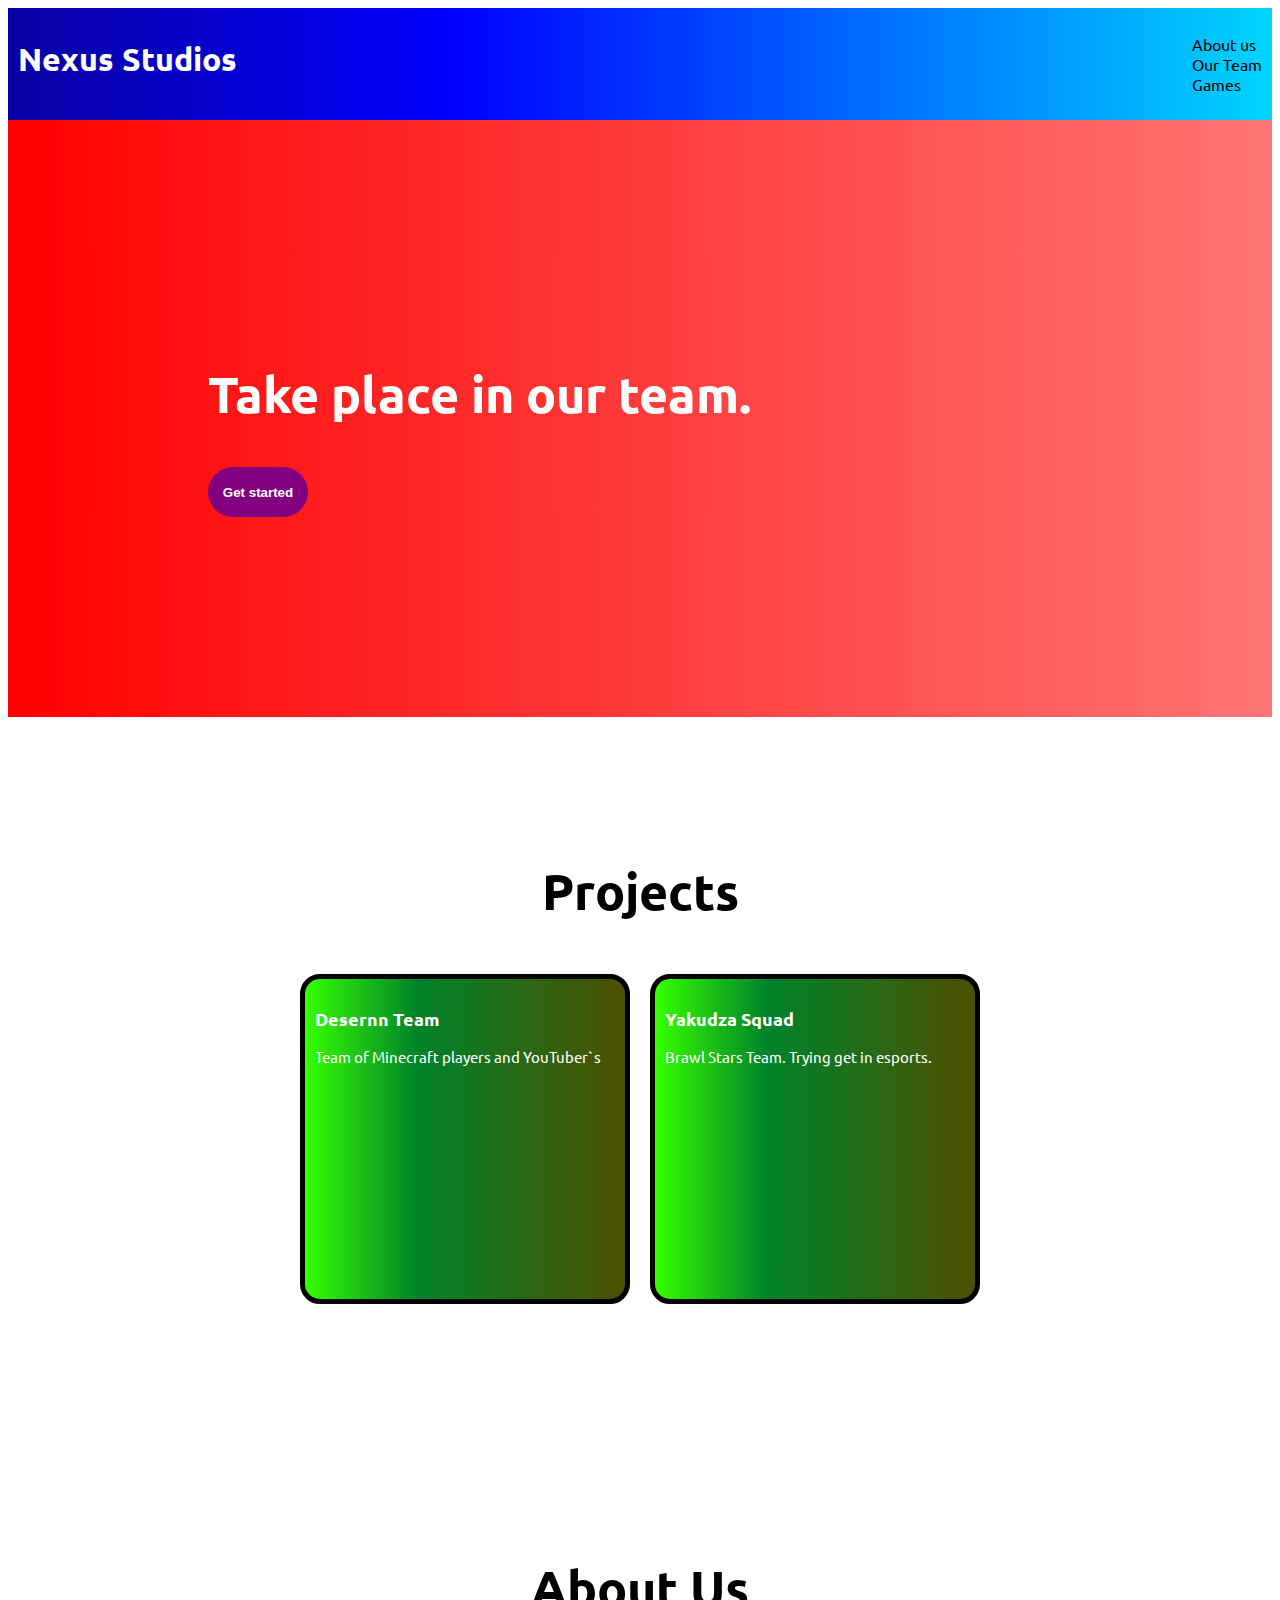
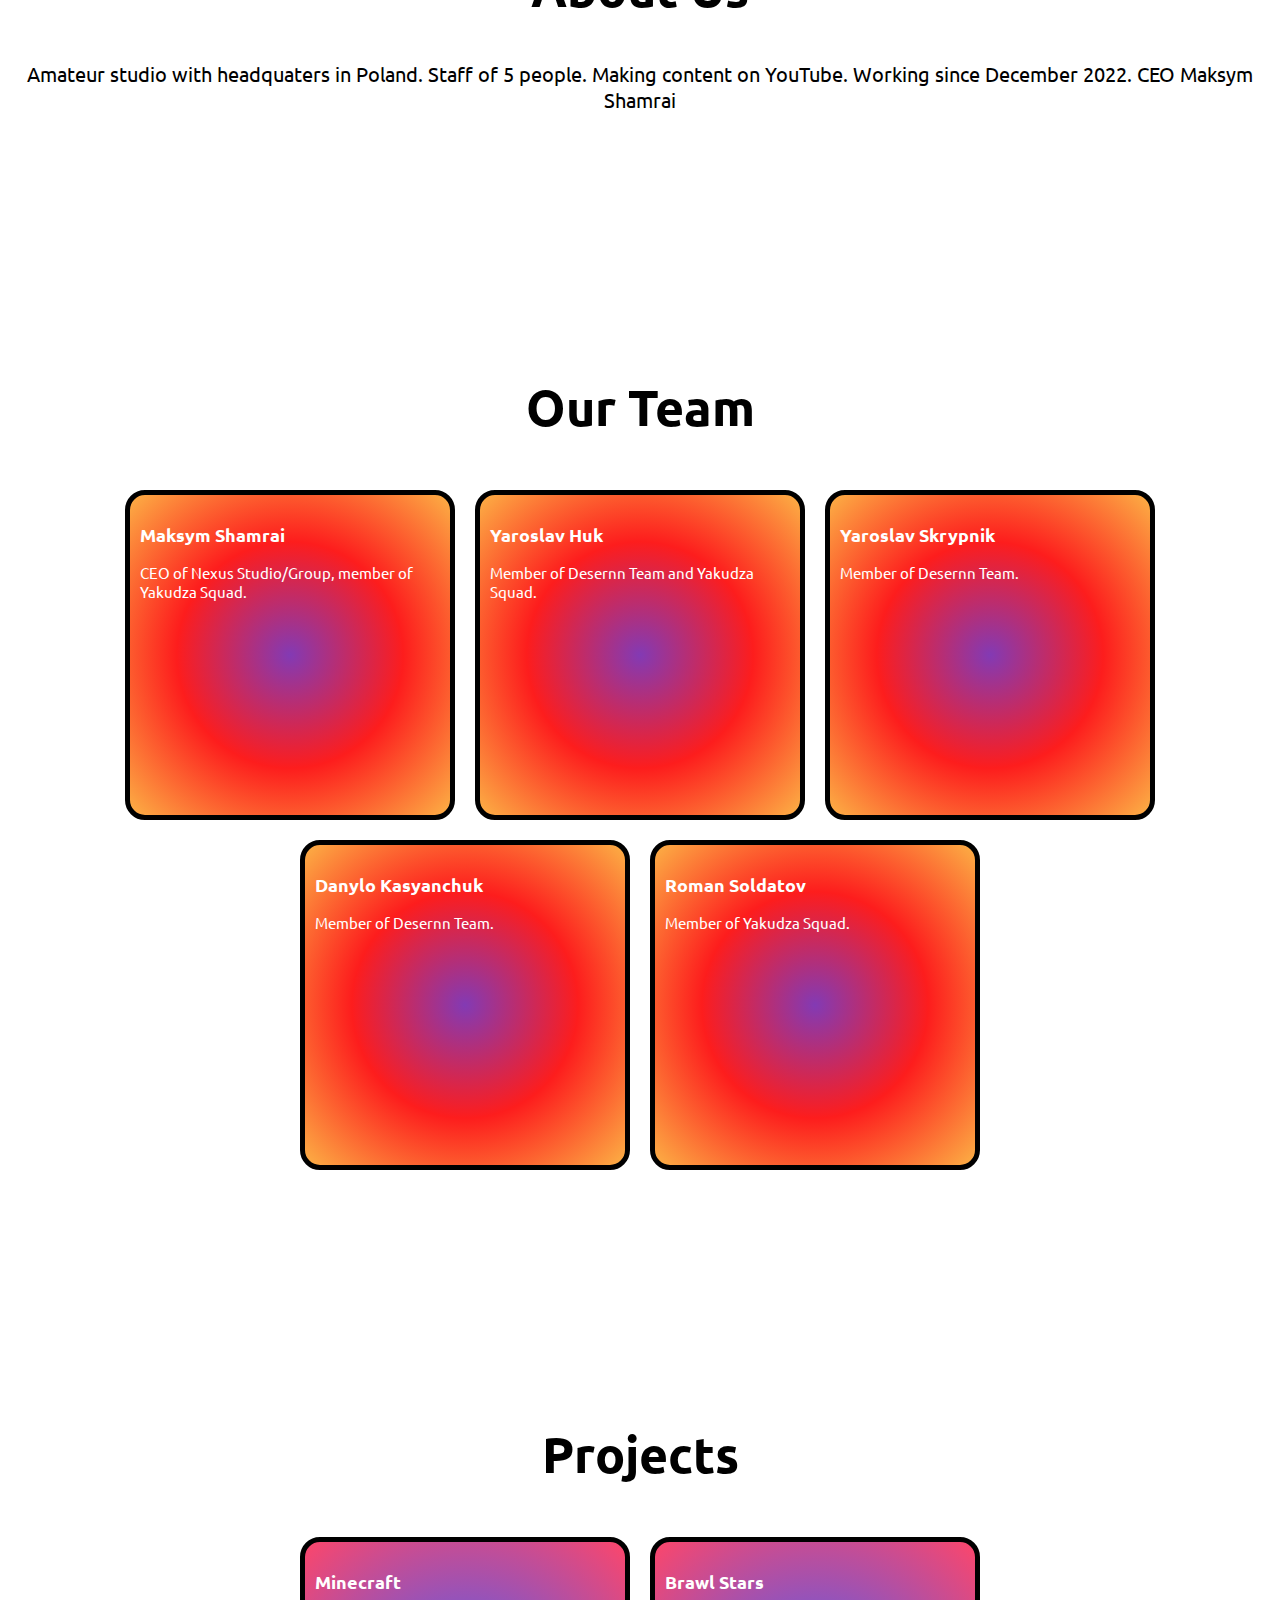
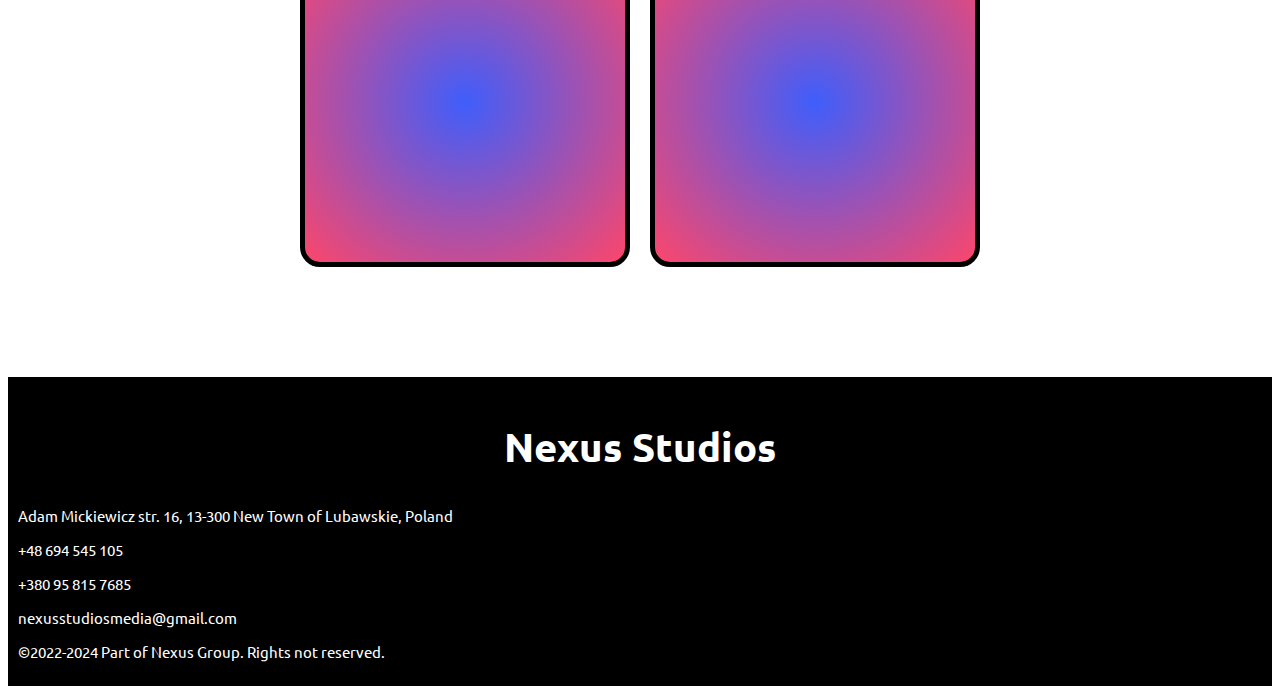
==== index.html @ 3216de3d "v0.4" ====
<!DOCTYPE html>
<html lang="en">
<head>
    <meta charset="UTF-8">
    <meta name="viewport" content="width=device-width, initial-scale=1.0">
    <title>Nexus Studios</title>
    <link rel="stylesheet" href="style.css">
</head>
<body>
    <header class="header">
        <h1 class="header-title">Nexus Studios</h1>
        <nav class="header-navigation">
            <ul class="header-navigation-list">
                <li><a class="header-navigation-link" href="">About us</a></li>
                <li><a class="header-navigation-link" href="">Our Team</a></li>
                <li><a class="header-navigation-link" href="">Games</a></li>
            </ul>
        </nav>
    </header>
    <main>
        <section class="invite">
            <h2 class="invite-title">Take place in our team.</h2>
            <button class="invite-button" type="button">Get started</button>
        </section>
        <section class="projects">
            <h2 class="projects-title">Projects</h2>
            <div class="projects-cards">
                <div class="projects-card">
                    <h3 class="projects-card-title">Desernn Team</h3>
                    <p class="projects-card-text">Team of Minecraft players and YouTuber`s</p>
                </div>
                <div class="projects-card">
                    <h3 class="projects-card-title">Yakudza Squad</h3>
                    <p class="projects-card-text">Brawl Stars Team. Trying get in esports.</p>
                </div>
            </div>
        </section>
        <section class="aboutus">
            <h2 class=" aboutus-title">About Us</h2>
            <p class="aboutus-text">Amateur studio with headquaters in Poland. Staff of 5 people. Making content on YouTube.
                Working since December 2022. CEO Maksym Shamrai </p>
        </section>
        <section class="ourteam">
            <h2 class="ourteam-title">Our Team</h2>
            <div class="ourteam-cards">
                <div class="ourteam-card">
                    <h3 class="ourteam-card-title">Maksym Shamrai</h3>
                    <p class="ourteam-card-text">CEO of Nexus Studio/Group, member of Yakudza Squad.</p>
                </div>
                <div class="ourteam-card">
                    <h3 class="ourteam-card-title">Yaroslav Huk</h3>
                    <p class="ourteam-card-text">Member of Desernn Team and Yakudza Squad.</p>
                </div>
                <div class="ourteam-card">
                    <h3 class="ourteam-card-title">Yaroslav Skrypnik</h3>
                    <p class="ourteam-card-text">Member of Desernn Team.</p>
                </div>
                <div class="ourteam-card">
                    <h3 class="ourteam-card-title">Danylo Kasyanchuk</h3>
                    <p class="ourteam-card-text">Member of Desernn Team.</p>
                </div>
                <div class="ourteam-card">
                    <h3 class="ourteam-card-title">Roman Soldatov</h3>
                    <p class="ourteam-card-text">Member of Yakudza Squad.</p>
                </div>
            </div>
        </section>
        <section class="games">
            <h2 class="games-title">Projects</h2>
            <div class="games-cards">
                <div class="games-card">
                    <h3 class="games-card-title">Minecraft</h3>
                </div>
                <div class="games-card">
                    <h3 class="games-card-title">Brawl Stars</h3>
                </div>
            </div>
        </section>
    </main>
    <footer class="footer">
        <h2 class="footer-title">Nexus Studios</h2>
        <p class="footer-text">Adam Mickiewicz str. 16, 13-300 New Town of Lubawskie, Poland </p>
        <p class="footer-text">+48 694 545 105</p>
        <p class="footer-text">+380 95 815 7685</p>
        <p class="footer-text">nexusstudiosmedia@gmail.com</p>
        <p class="footer-text">©2022-2024 Part of Nexus Group. Rights not reserved.</p>
    </footer>
</body>
</html>
---- style.css ----
@import url('https://fonts.googleapis.com/css2?family=Ubuntu:ital,wght@0,300;0,400;0,500;0,700;1,300;1,400;1,500;1,700&display=swap');
.header {
    background: rgb(9,0,162);
    background: linear-gradient(90deg, rgba(9,0,162,1) 0%, rgba(0,0,255,1) 35%, rgba(0,212,255,1) 100%);
    font-family: 'Ubuntu', sans-serif;
    display: flex;
    justify-content: space-between;
    padding: 10px;
}
.header-title {
    color: white;
    font-weight: boldsty;
}
.header-navigation {
    display: flex;
    justify-content: center;
}
.header-navigation-list {
    list-style: none;
}
.header-navigation-link {
    text-decoration: none;
    color: black;
}
.invite {
    background: rgb(255,0,0);
    background: linear-gradient(90deg, rgba(255,0,0,1) 0%, rgba(255,117,117,1) 100%);  
    padding: 200px;
    display: flex;
    justify-content: center;
    flex-direction: column;
}
.invite-title {
    font-family: 'Ubuntu', sans-serif;
    font-size: 50px;
    color: white;
}
.invite-button {
    background-color: purple;
    color: white;
    font-weight: bold;
    border-radius: 50px;
    border: none;
    width: 100px;
    height: 50px;
}
.invite-button:hover {
    background-color: orange;
}
.projects {
    padding-top: 100px;
    padding-bottom: 100px;
    padding-left: 10px;
    padding-right: 10px;
}
.projects-title {
    text-align: center;
    font-family: 'Ubuntu', sans-serif;
    font-size: 50px;
}
.projects-cards {
    display: flex;
    justify-content: center;
}
.projects-card {
    border: 5px solid black;
    border-radius: 20px;
    background: rgb(54,255,0);
    background: linear-gradient(90deg, rgba(54,255,0,1) 0%, rgba(0,131,43,1) 35%, rgba(78,79,0,1) 100%);
    font-family: 'Ubuntu', sans-serif;
    font-size: 15px;
    color: white;
    padding: 10px;
    margin: 10px;
    width: 300px;
    height: 300px;
}
.aboutus {
    padding-top: 100px;
    padding-bottom: 100px;
    padding-left: 10px;
    padding-right: 10px;
}
.aboutus-title {
    text-align: center;
    font-family: 'Ubuntu', sans-serif;
    font-size: 50px;
}
.aboutus-text {
    text-align: center;
    font-family: 'Ubuntu', sans-serif;
    font-size: 20px;
}
.ourteam {
    padding-top: 100px;
    padding-bottom: 100px;
    padding-left: 10px;
    padding-right: 10px;
}
.ourteam-title {
    text-align: center;
    font-family: 'Ubuntu', sans-serif;
    font-size: 50px; 
}
.ourteam-text {
    text-align: center;
    font-family: 'Ubuntu', sans-serif;
    font-size: 20px;
}
.ourteam-cards {
    display: flex;
    justify-content: center;
    flex-wrap: wrap;
}
.ourteam-card {
    border: 5px solid black;
    border-radius: 20px;
    background: rgb(131,58,180);
    background: radial-gradient(circle, rgba(131,58,180,1) 0%, rgba(253,29,29,1) 50%, rgba(252,176,69,1) 100%); 
    font-family: 'Ubuntu', sans-serif;
    font-size: 15px;
    color: white;
    padding: 10px;
    margin: 10px;
    width: 300px;
    height: 300px;
}
.games {
    padding-top: 100px;
    padding-bottom: 100px;
    padding-left: 10px;
    padding-right: 10px;
}
.games-title {
    text-align: center;
    font-family: 'Ubuntu', sans-serif;
    font-size: 50px;
}
.games-cards {
    display: flex;
    justify-content: center;
}
.games-card {
    border: 5px solid black;
    border-radius: 20px;
    background: rgb(63,94,251);
    background: radial-gradient(circle, rgba(63,94,251,1) 0%, rgba(252,70,107,1) 100%); 
    font-family: 'Ubuntu', sans-serif;
    font-size: 15px;
    color: white;
    padding: 10px;
    margin: 10px;
    width: 300px;
    height: 300px;
}
.footer {
    padding: 10px;
    background-color: black;
}
.footer-title {
    text-align: center;
    font-family: 'Ubuntu', sans-serif;
    font-size: 40px;
    color: white; 
}
.footer-text {
    font-family: 'Ubuntu', sans-serif;
    font-size: 15px;
    color: white;
}
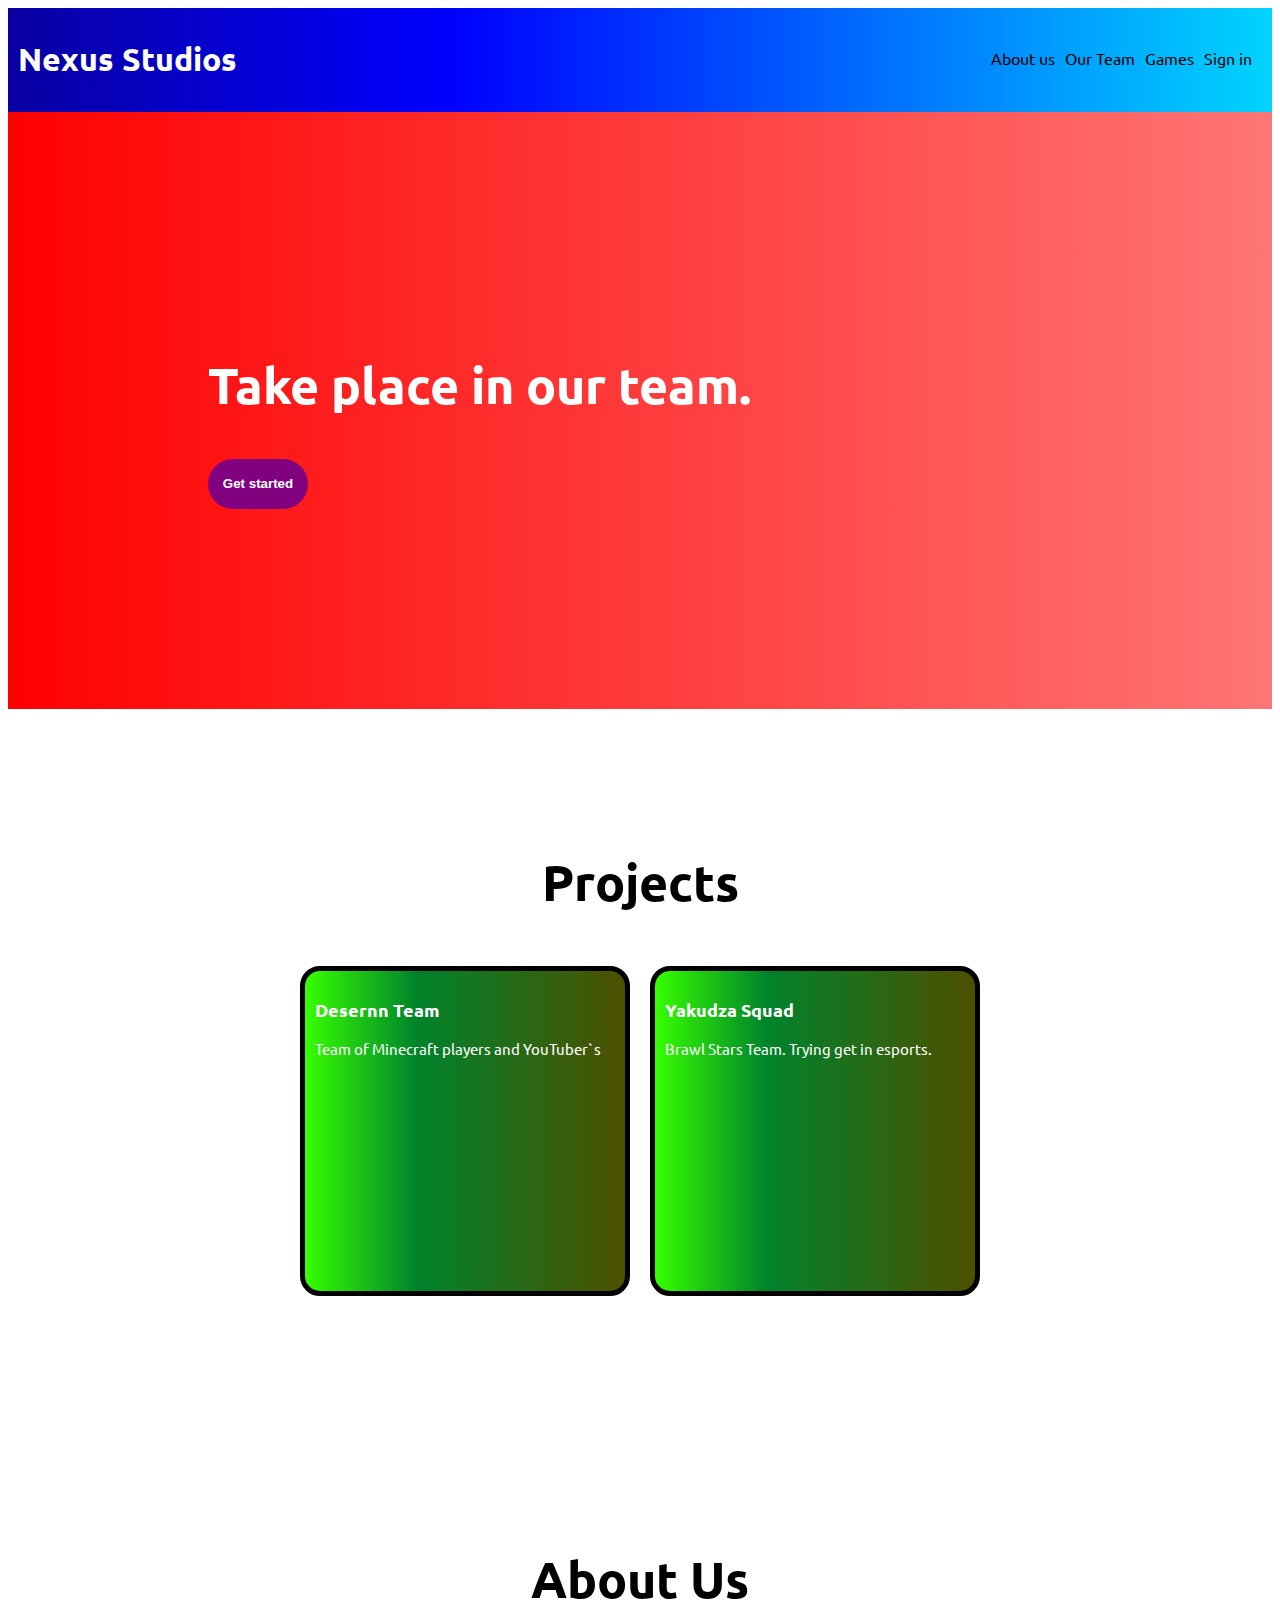
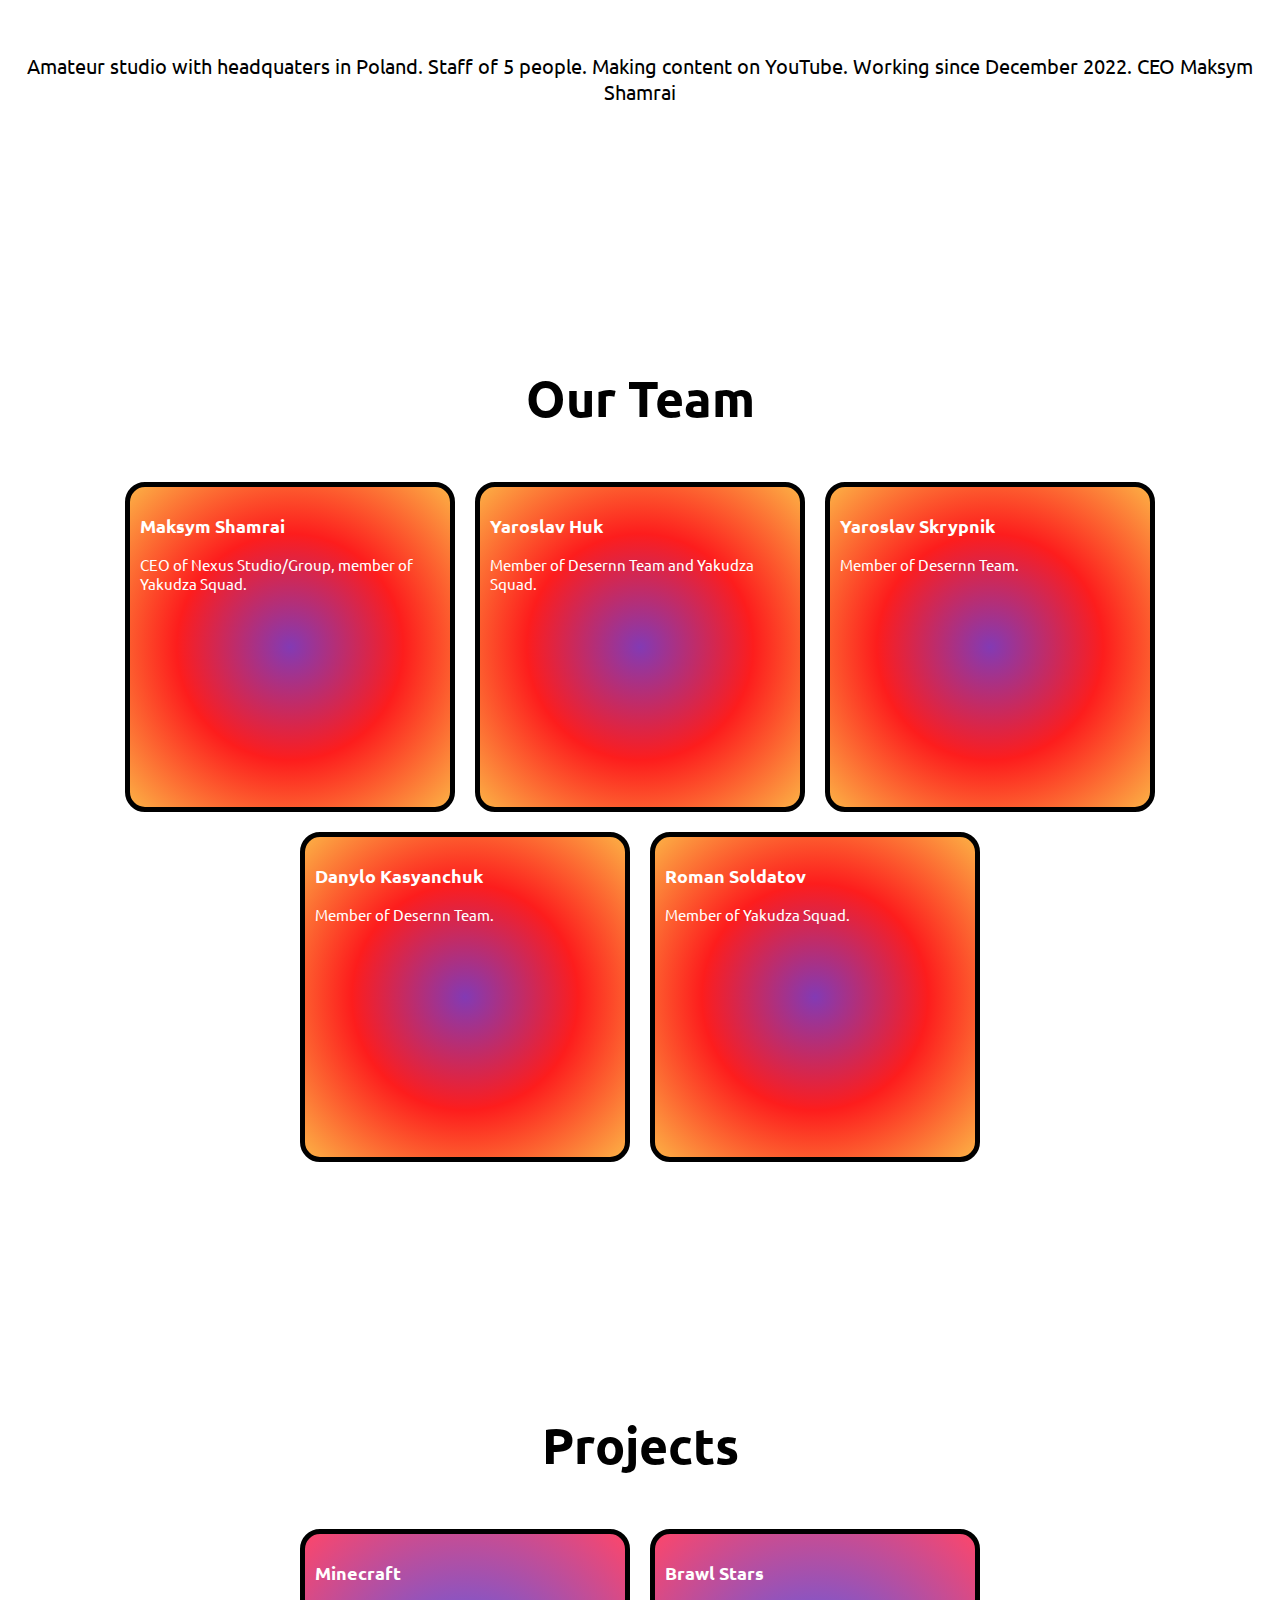
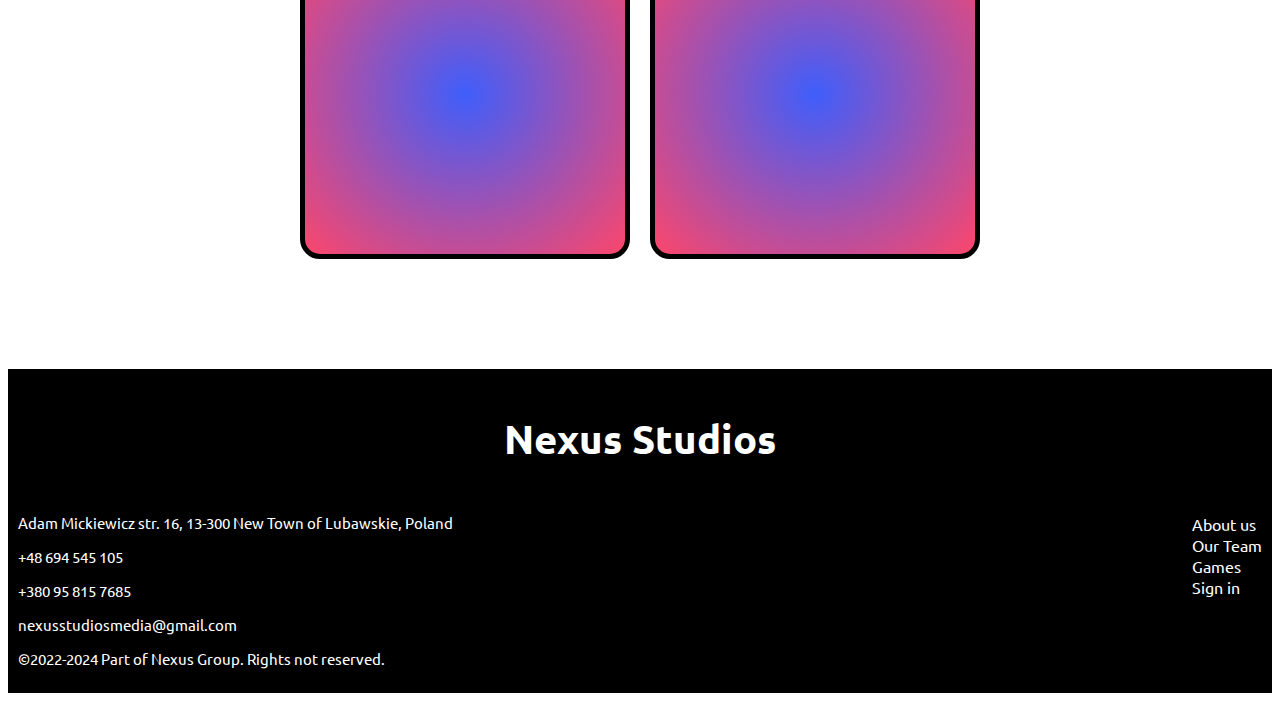
==== commit 6e3b50e0: "v0.5" ====
--- a/index.html
+++ b/index.html
@@ -10,11 +10,10 @@
     <header class="header">
         <h1 class="header-title">Nexus Studios</h1>
         <nav class="header-navigation">
-            <ul class="header-navigation-list">
-                <li><a class="header-navigation-link" href="">About us</a></li>
-                <li><a class="header-navigation-link" href="">Our Team</a></li>
-                <li><a class="header-navigation-link" href="">Games</a></li>
-            </ul>
+                <a class="header-navigation-link" href="">About us</a>
+                <a class="header-navigation-link" href="">Our Team</a>
+                <a class="header-navigation-link" href="">Games</a>
+                <a class="header-navigation-link" href="">Sign in</a>
         </nav>
     </header>
     <main>
@@ -79,11 +78,24 @@
     </main>
     <footer class="footer">
         <h2 class="footer-title">Nexus Studios</h2>
-        <p class="footer-text">Adam Mickiewicz str. 16, 13-300 New Town of Lubawskie, Poland </p>
-        <p class="footer-text">+48 694 545 105</p>
-        <p class="footer-text">+380 95 815 7685</p>
-        <p class="footer-text">nexusstudiosmedia@gmail.com</p>
-        <p class="footer-text">©2022-2024 Part of Nexus Group. Rights not reserved.</p>
+        <div class="footer-cards">
+            <div class="footer-card">
+                <p class="footer-text">Adam Mickiewicz str. 16, 13-300 New Town of Lubawskie, Poland </p>
+                <p class="footer-text">+48 694 545 105</p>
+                <p class="footer-text">+380 95 815 7685</p>
+                <p class="footer-text">nexusstudiosmedia@gmail.com</p>
+                <p class="footer-text">©2022-2024 Part of Nexus Group. Rights not reserved.</p>
+            </div>
+            <div class="footer-card">
+                <ul class="footer-list">
+                    <li><a class="footer-link" href="">About us</a></li>
+                    <li><a class="footer-link" href="">Our Team</a></li>
+                    <li><a class="footer-link" href="">Games</a></li>
+                    <li><a class="footer-link" href="">Sign in</a></li>
+                </ul>
+            </div>
+        </div>
+        
     </footer>
 </body>
 </html>--- a/style.css
+++ b/style.css
@@ -15,12 +15,14 @@
     display: flex;
     justify-content: center;
 }
-.header-navigation-list {
-    list-style: none;
-}
 .header-navigation-link {
     text-decoration: none;
     color: black;
+    margin-right: 10px;
+    margin-top: 30px;
+}
+.header-navigation-link:hover {
+    color: yellow;
 }
 .invite {
     background: rgb(255,0,0);
@@ -163,8 +165,23 @@
     font-size: 40px;
     color: white; 
 }
+.footer-cards {
+    display: flex;
+    justify-content: space-between;
+}
 .footer-text {
     font-family: 'Ubuntu', sans-serif;
     font-size: 15px;
     color: white;
+}
+.footer-list {
+    list-style: none;
+}
+.footer-link {
+    text-decoration: none;
+    font-family: 'Ubuntu', sans-serif;
+    color: white;
+}
+.footer-link:hover {
+    color: skyblue;
 }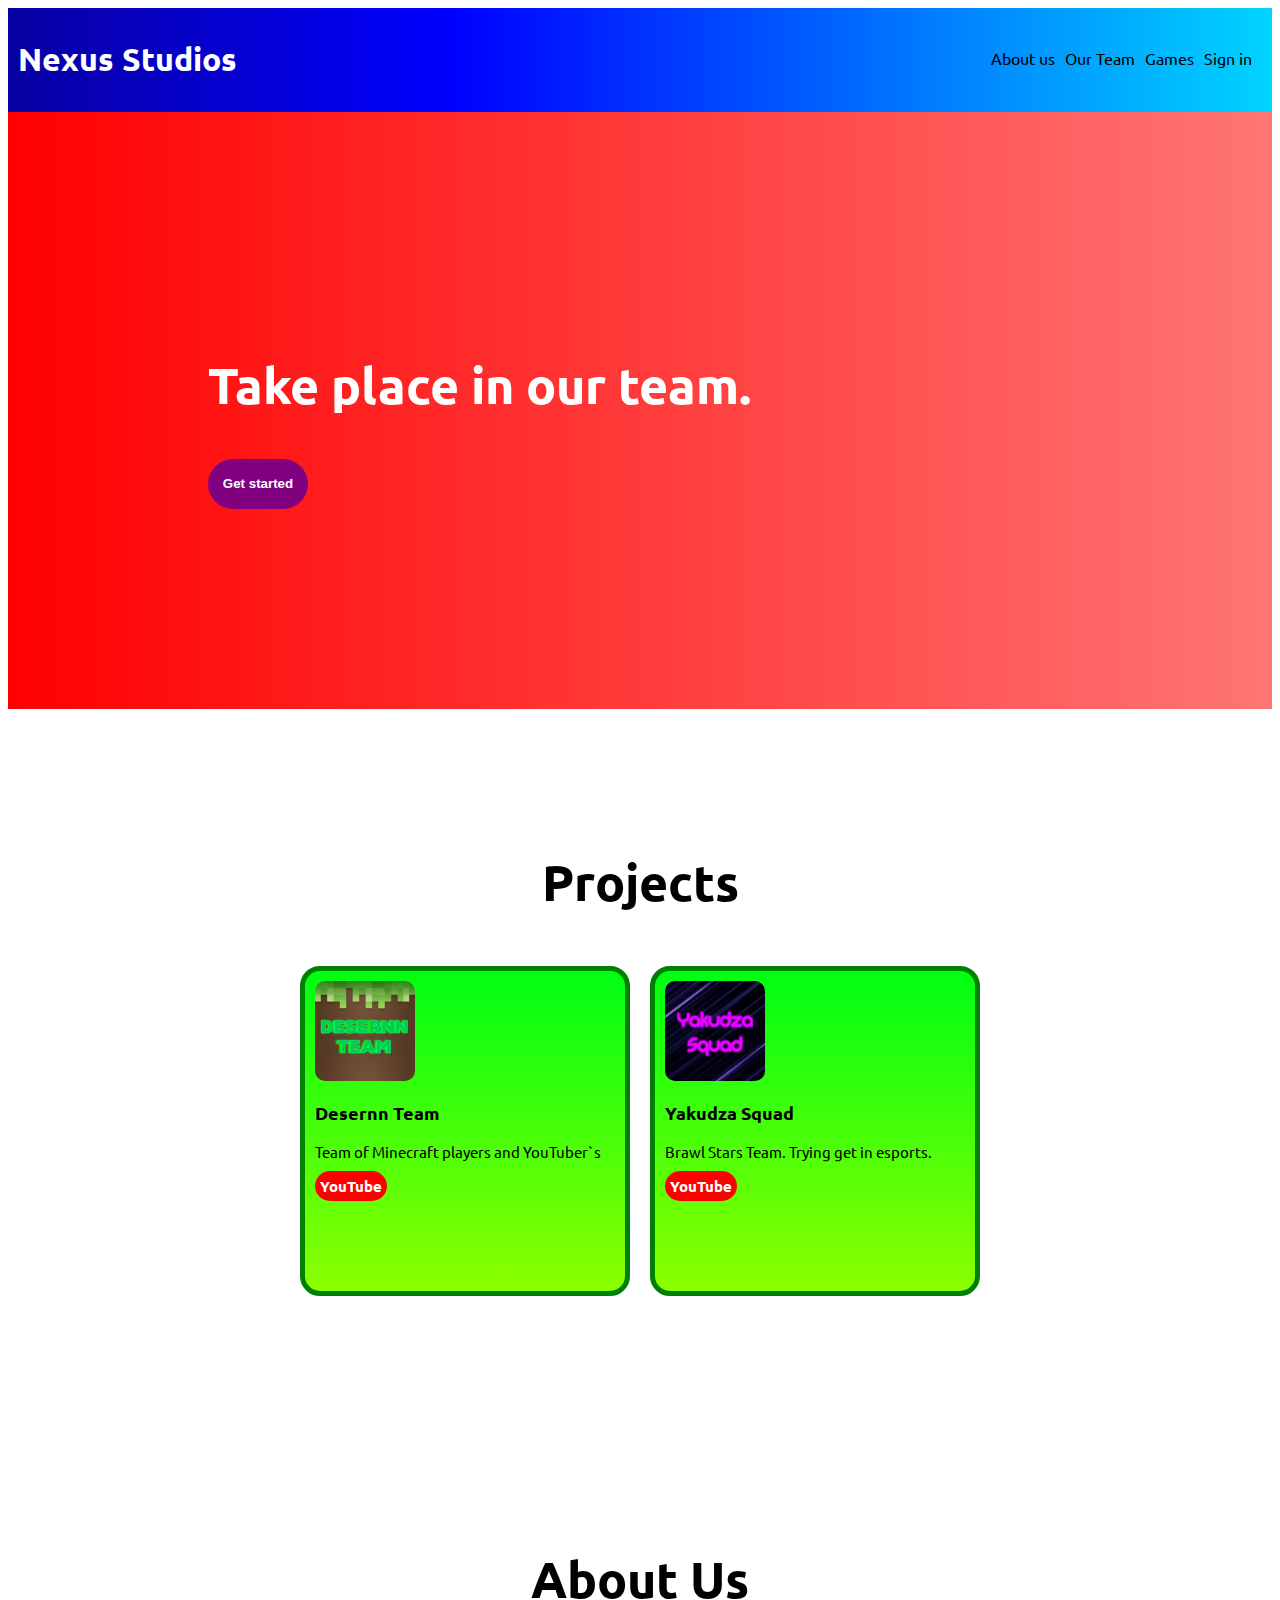
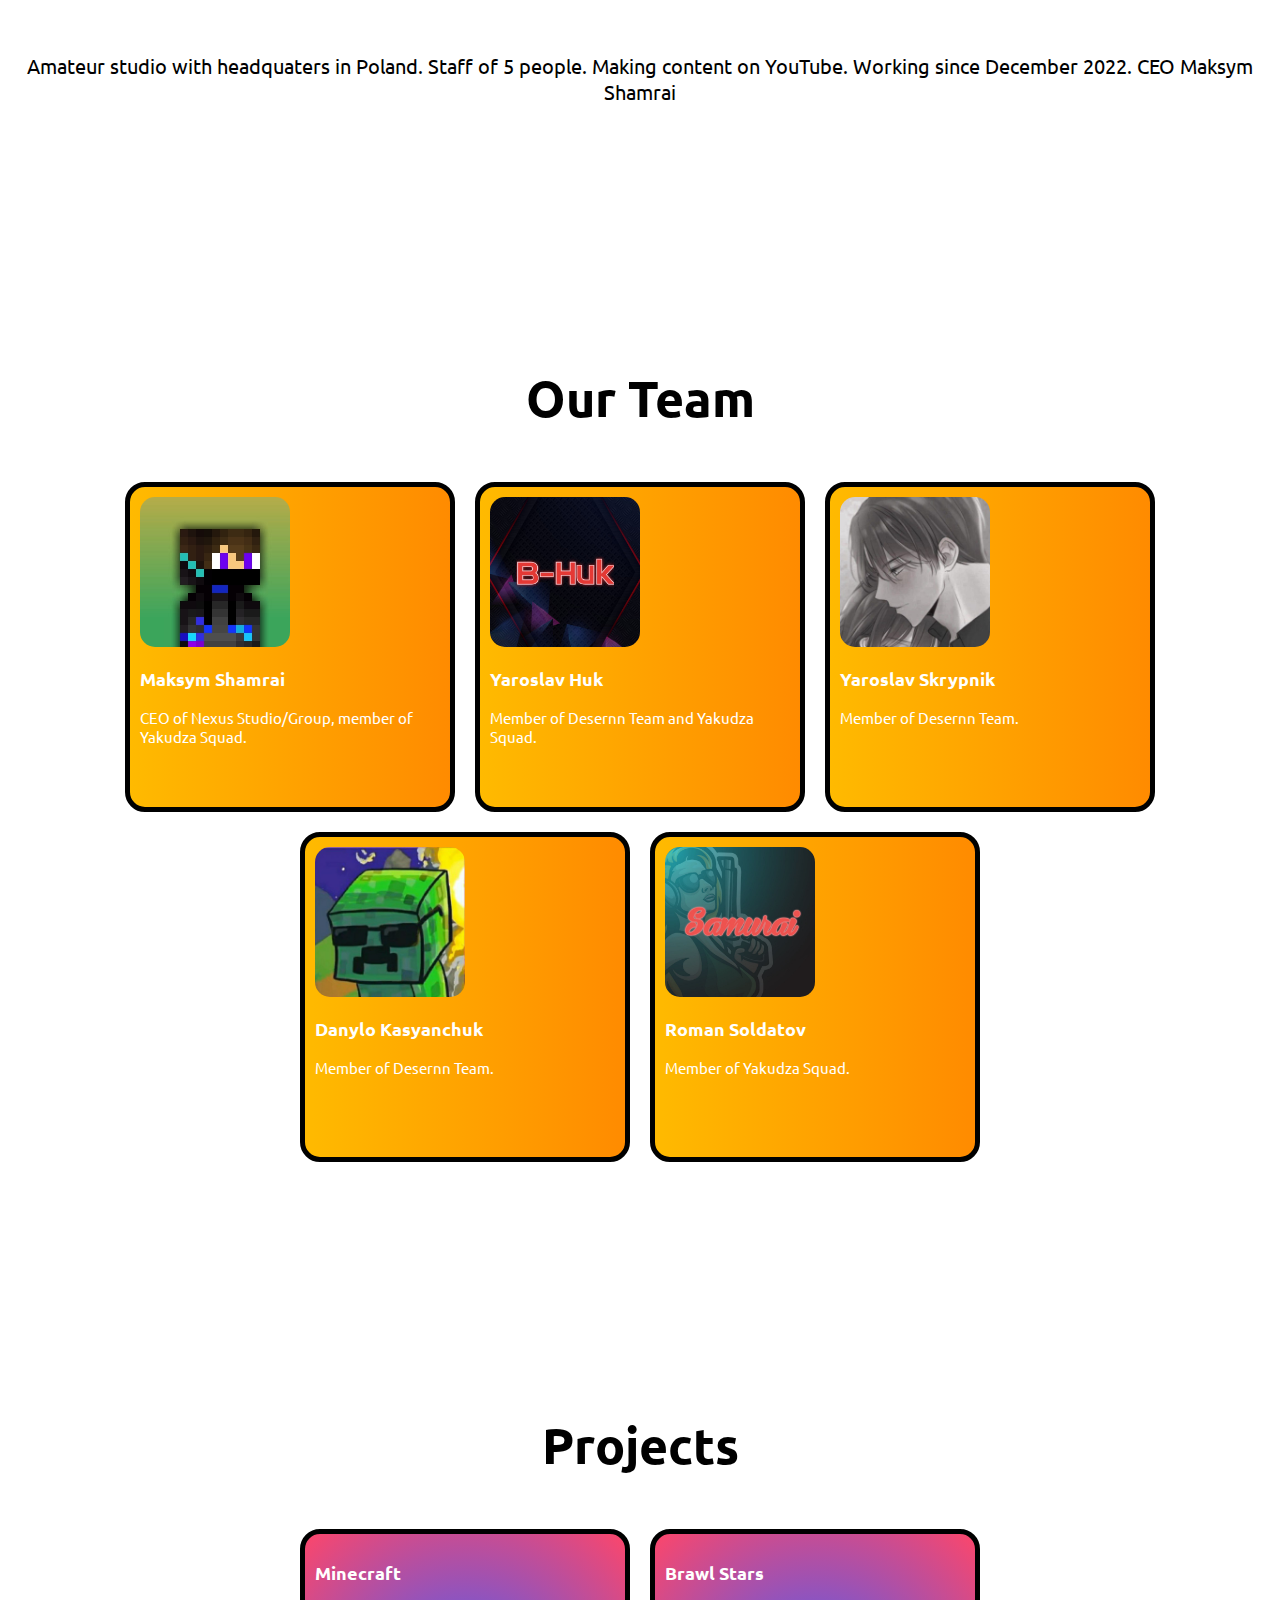
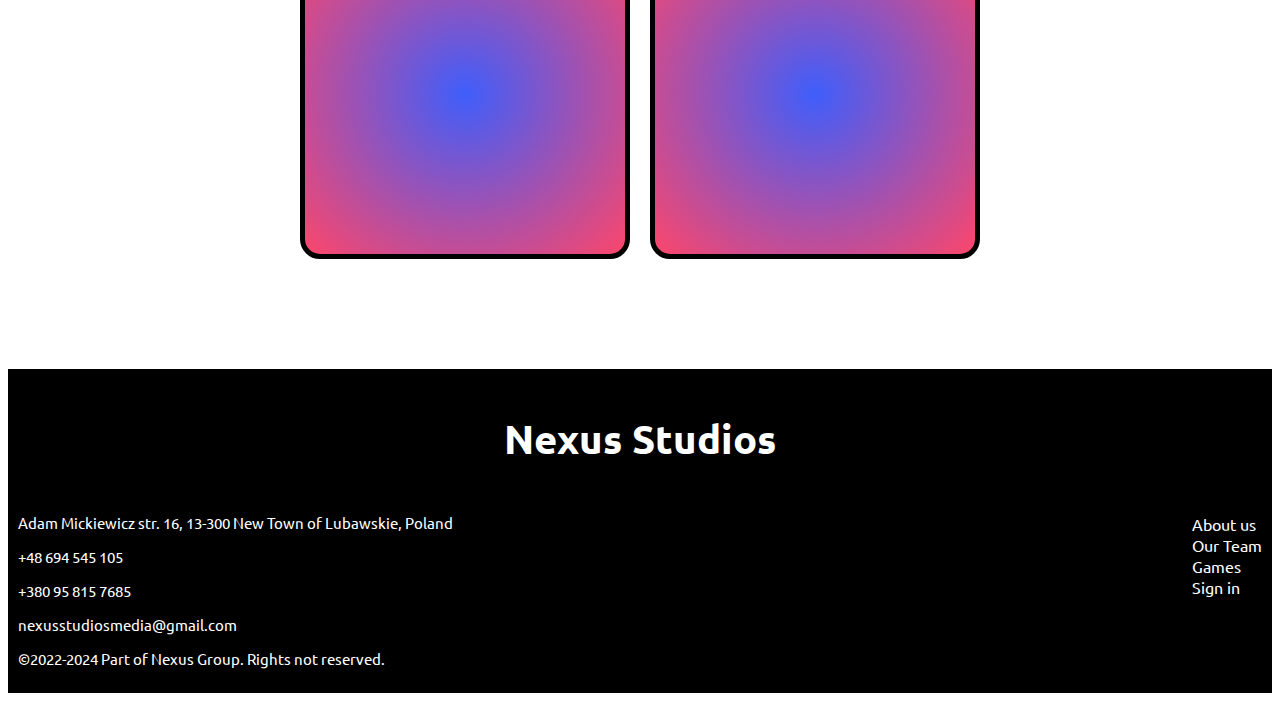
==== commit 46984b8b: "v0.6" ====
--- a/index.html
+++ b/index.html
@@ -25,12 +25,16 @@
             <h2 class="projects-title">Projects</h2>
             <div class="projects-cards">
                 <div class="projects-card">
+                    <img class="projects-card-image" src="./images/photo_2024-02-01_10-53-35.jpg" alt="Desernn" width="100px" height="100px">
                     <h3 class="projects-card-title">Desernn Team</h3>
                     <p class="projects-card-text">Team of Minecraft players and YouTuber`s</p>
+                    <a class="projects-card-link" href="https://www.youtube.com/@DesernnTeam">YouTube</a>
                 </div>
                 <div class="projects-card">
+                    <img class="projects-card-image" src="./images/photo_2023-11-28_18-37-54.jpg" alt="Yakudza" width="100px" height="100px">
                     <h3 class="projects-card-title">Yakudza Squad</h3>
                     <p class="projects-card-text">Brawl Stars Team. Trying get in esports.</p>
+                    <a class="projects-card-link" href="https://www.youtube.com/@YakudzaSquad">YouTube</a>
                 </div>
             </div>
         </section>
@@ -43,22 +47,27 @@
             <h2 class="ourteam-title">Our Team</h2>
             <div class="ourteam-cards">
                 <div class="ourteam-card">
+                    <img class="ourteam-card-image" src="./images/Mine_Max_Logo.jpg" alt="Maksym" width="150px" height="150px">
                     <h3 class="ourteam-card-title">Maksym Shamrai</h3>
                     <p class="ourteam-card-text">CEO of Nexus Studio/Group, member of Yakudza Squad.</p>
                 </div>
                 <div class="ourteam-card">
+                    <img class="ourteam-card-image" src="./images/Bermas_Huk_Logo.jpg" alt="Yaroslav" width="150px" height="150px">
                     <h3 class="ourteam-card-title">Yaroslav Huk</h3>
                     <p class="ourteam-card-text">Member of Desernn Team and Yakudza Squad.</p>
                 </div>
                 <div class="ourteam-card">
+                    <img class="ourteam-card-image" src="./images/Yraslav_Logo.jpg" alt="Yraslav_Logo" width="150px" height="150px">
                     <h3 class="ourteam-card-title">Yaroslav Skrypnik</h3>
                     <p class="ourteam-card-text">Member of Desernn Team.</p>
                 </div>
                 <div class="ourteam-card">
+                    <img class="ourteam-card-image" src="./images/Omg_Dania_Logo.jpg" alt="Danylo" width="150px" height="150px">
                     <h3 class="ourteam-card-title">Danylo Kasyanchuk</h3>
                     <p class="ourteam-card-text">Member of Desernn Team.</p>
                 </div>
                 <div class="ourteam-card">
+                    <img class="ourteam-card-image" src="./images/Samurai_Logo.jpg" alt="Roman" width="150px" height="150px">
                     <h3 class="ourteam-card-title">Roman Soldatov</h3>
                     <p class="ourteam-card-text">Member of Yakudza Squad.</p>
                 </div>
--- a/style.css
+++ b/style.css
@@ -65,18 +65,31 @@
     justify-content: center;
 }
 .projects-card {
-    border: 5px solid black;
-    border-radius: 20px;
-    background: rgb(54,255,0);
-    background: linear-gradient(90deg, rgba(54,255,0,1) 0%, rgba(0,131,43,1) 35%, rgba(78,79,0,1) 100%);
-    font-family: 'Ubuntu', sans-serif;
-    font-size: 15px;
-    color: white;
+    border: 5px solid green;
+    border-radius: 20px;
+    background: rgb(140,255,0);
+    background: linear-gradient(0deg, rgba(140,255,0,1) 0%, rgba(0,255,19,1) 100%); 
+    font-family: 'Ubuntu', sans-serif;
+    font-size: 15px;
+    color: black;
     padding: 10px;
     margin: 10px;
     width: 300px;
     height: 300px;
 }
+.projects-card-image {
+    border-radius: 10px;
+}
+.projects-card-link {
+    font-weight: bold;
+    text-decoration: none;
+    border-radius: 20px;
+    background-color: red;
+    color: white;
+    width: 20px;
+    height: 10px;
+    padding: 5px;
+}
 .aboutus {
     padding-top: 100px;
     padding-bottom: 100px;
@@ -117,8 +130,8 @@
 .ourteam-card {
     border: 5px solid black;
     border-radius: 20px;
-    background: rgb(131,58,180);
-    background: radial-gradient(circle, rgba(131,58,180,1) 0%, rgba(253,29,29,1) 50%, rgba(252,176,69,1) 100%); 
+    background: rgb(255,186,0);
+    background: linear-gradient(90deg, rgba(255,186,0,1) 0%, rgba(255,139,0,1) 100%); 
     font-family: 'Ubuntu', sans-serif;
     font-size: 15px;
     color: white;
@@ -127,6 +140,9 @@
     width: 300px;
     height: 300px;
 }
+.ourteam-card-image {
+    border-radius: 15px;
+}
 .games {
     padding-top: 100px;
     padding-bottom: 100px;
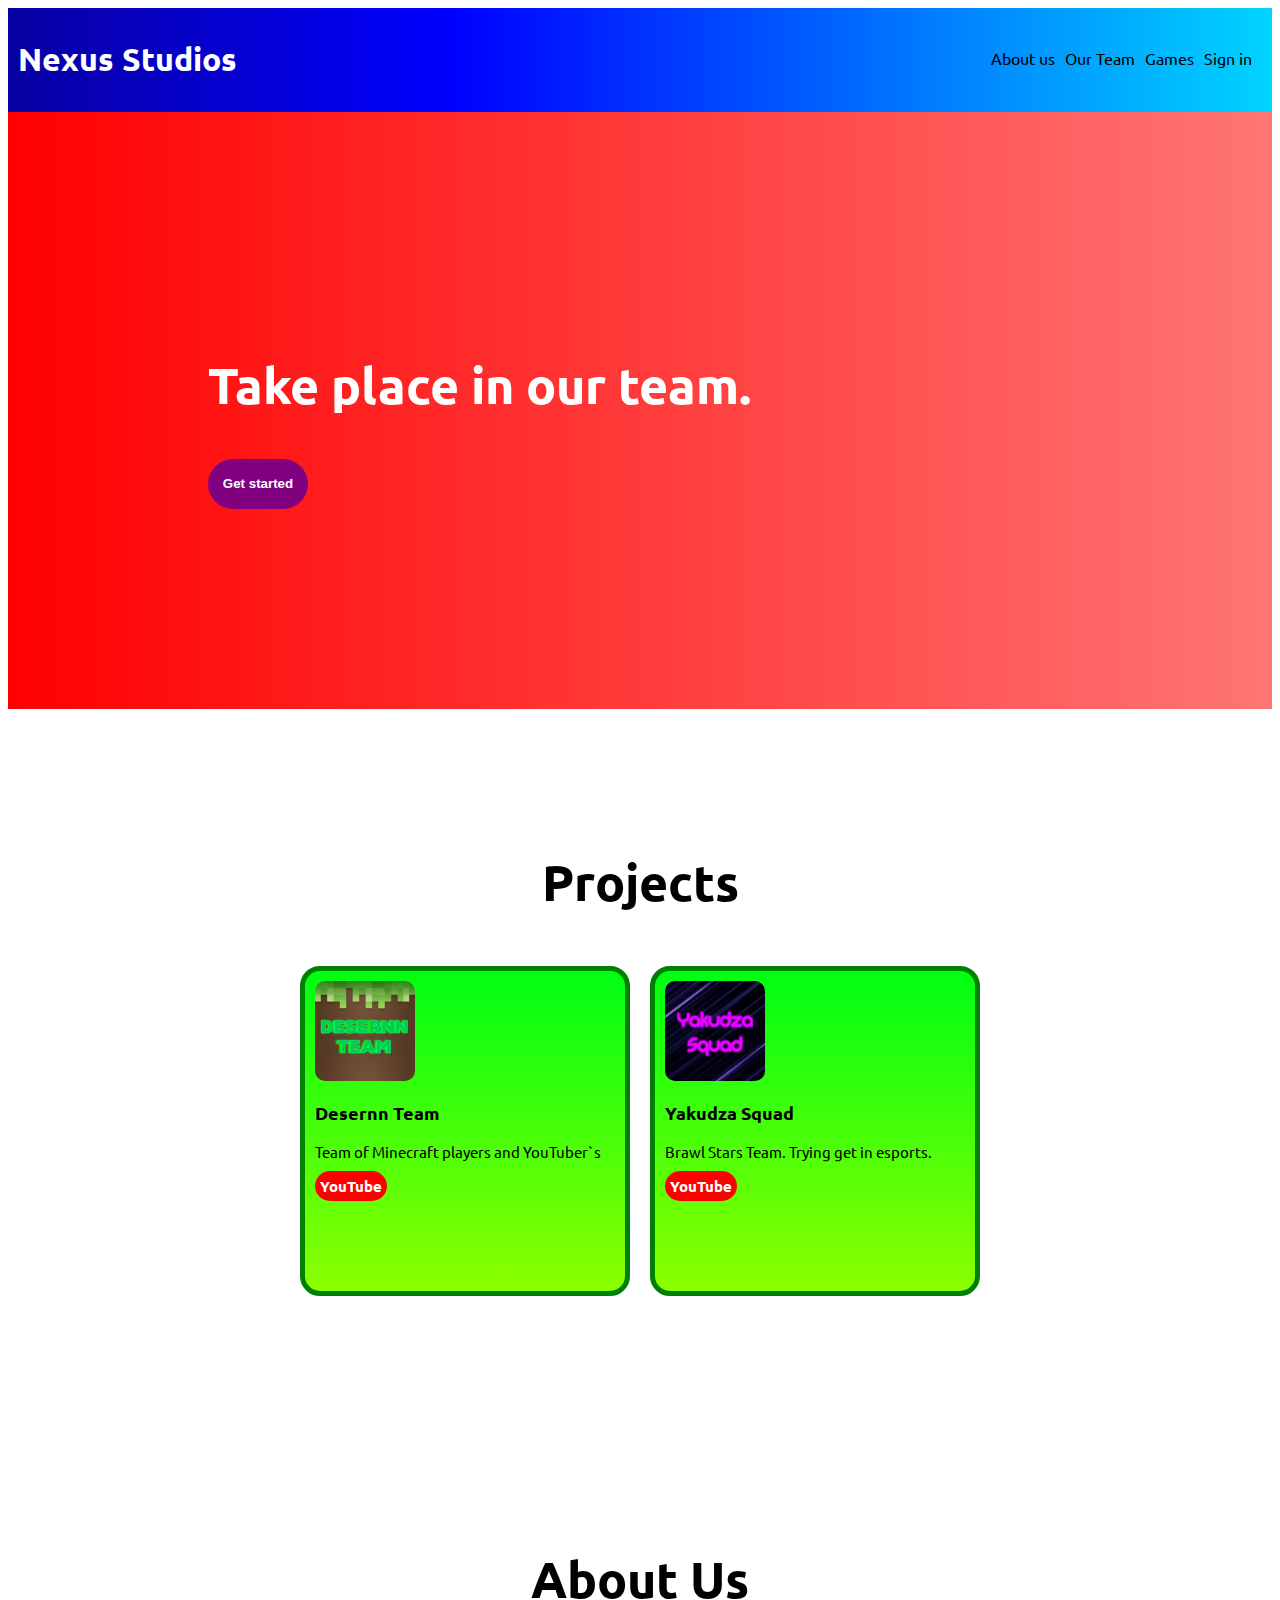
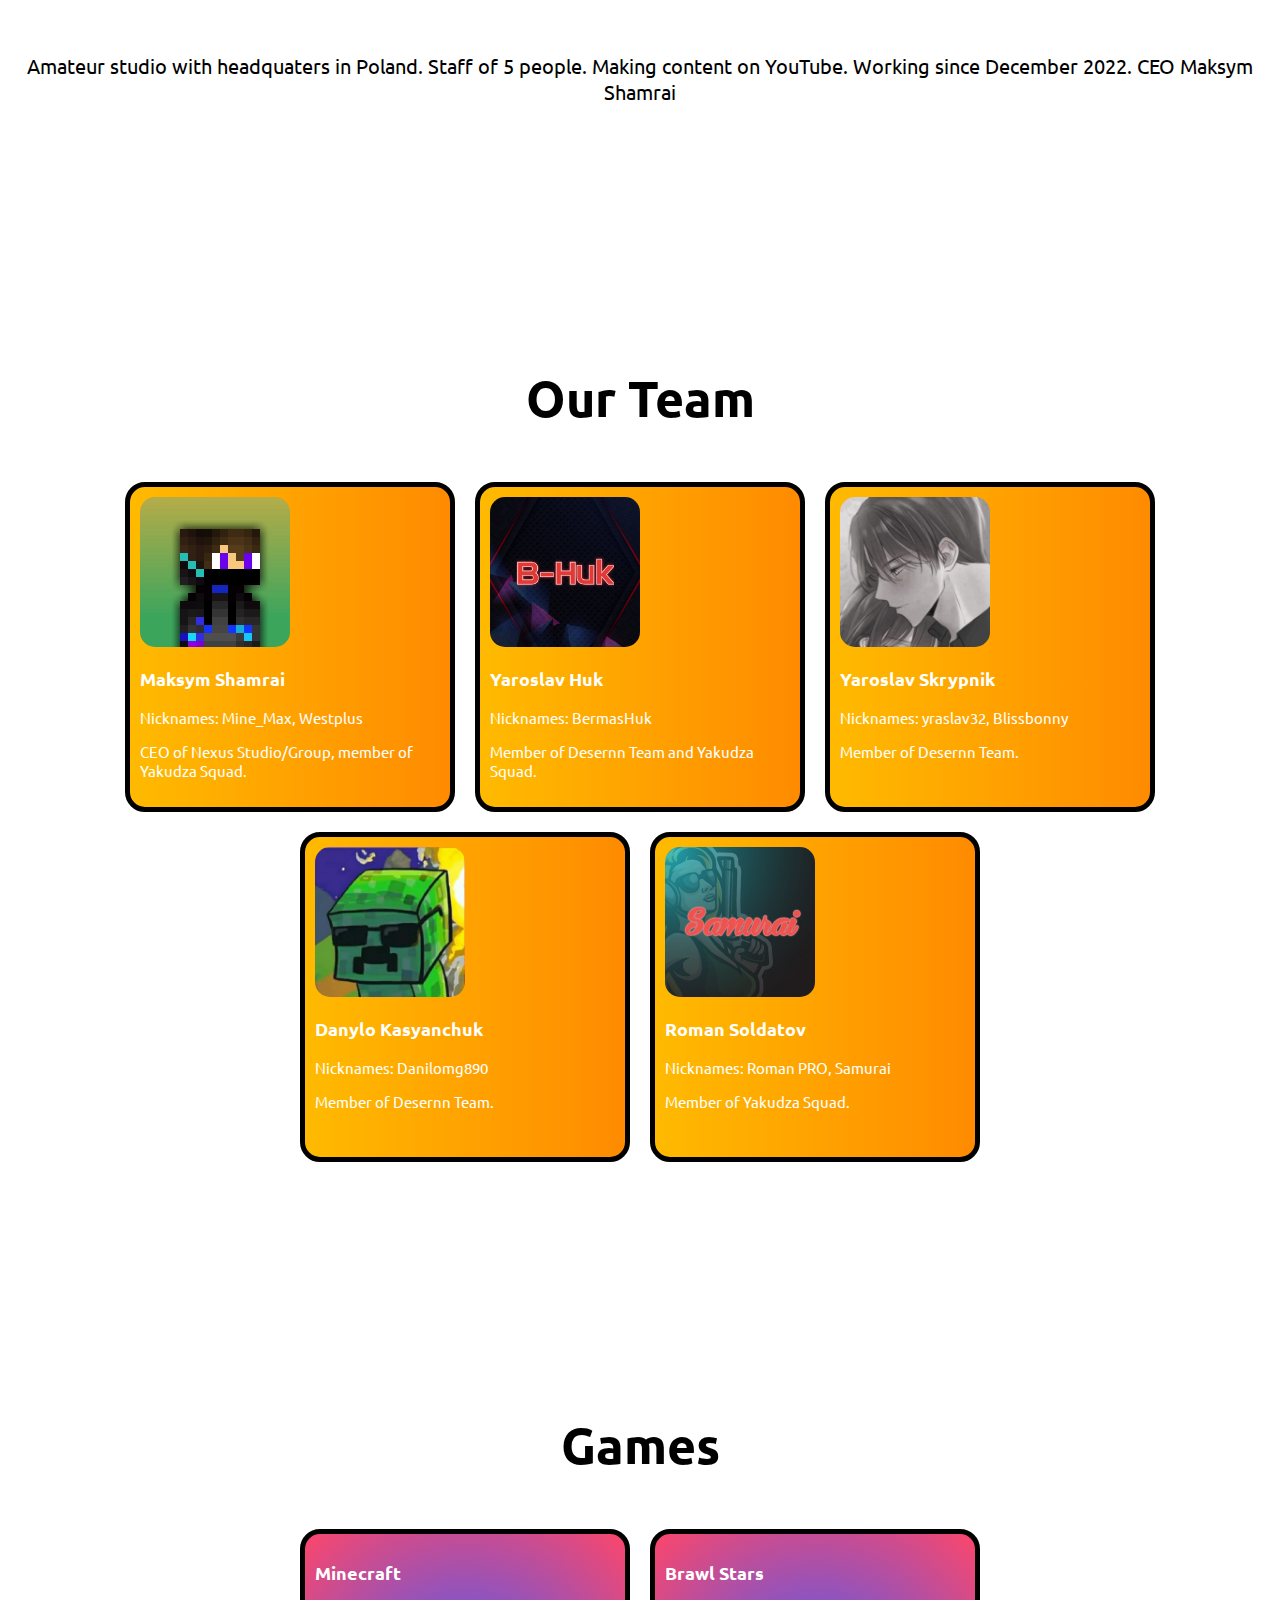
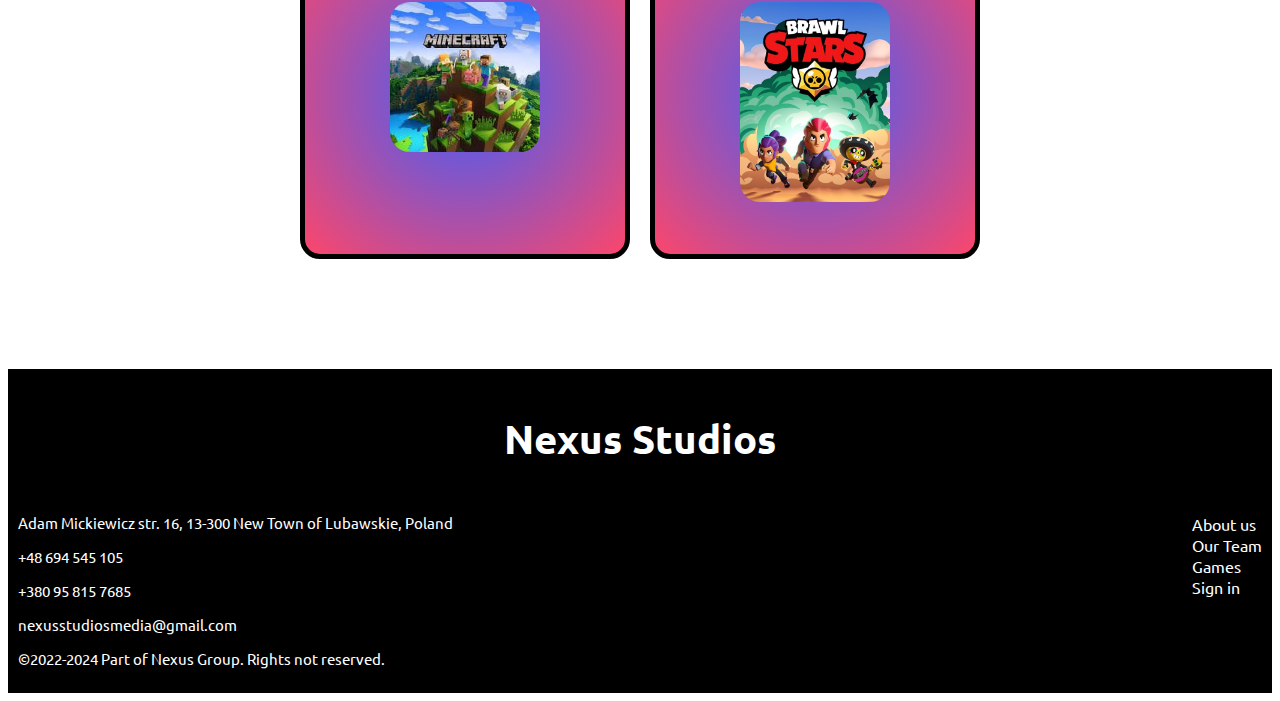
==== commit 326a2bba: "v0.7" ====
--- a/index.html
+++ b/index.html
@@ -49,40 +49,47 @@
                 <div class="ourteam-card">
                     <img class="ourteam-card-image" src="./images/Mine_Max_Logo.jpg" alt="Maksym" width="150px" height="150px">
                     <h3 class="ourteam-card-title">Maksym Shamrai</h3>
+                    <p class="ourteam-card-text">Nicknames: Mine_Max, Westplus</p>
                     <p class="ourteam-card-text">CEO of Nexus Studio/Group, member of Yakudza Squad.</p>
                 </div>
                 <div class="ourteam-card">
                     <img class="ourteam-card-image" src="./images/Bermas_Huk_Logo.jpg" alt="Yaroslav" width="150px" height="150px">
                     <h3 class="ourteam-card-title">Yaroslav Huk</h3>
+                    <p class="ourteam-card-text">Nicknames: BermasHuk</p>
                     <p class="ourteam-card-text">Member of Desernn Team and Yakudza Squad.</p>
                 </div>
                 <div class="ourteam-card">
                     <img class="ourteam-card-image" src="./images/Yraslav_Logo.jpg" alt="Yraslav_Logo" width="150px" height="150px">
                     <h3 class="ourteam-card-title">Yaroslav Skrypnik</h3>
+                    <p class="ourteam-card-text">Nicknames: yraslav32, Blissbonny</p>
                     <p class="ourteam-card-text">Member of Desernn Team.</p>
                 </div>
                 <div class="ourteam-card">
                     <img class="ourteam-card-image" src="./images/Omg_Dania_Logo.jpg" alt="Danylo" width="150px" height="150px">
                     <h3 class="ourteam-card-title">Danylo Kasyanchuk</h3>
+                    <p class="ourteam-card-text">Nicknames: Danilomg890</p>
                     <p class="ourteam-card-text">Member of Desernn Team.</p>
                 </div>
                 <div class="ourteam-card">
                     <img class="ourteam-card-image" src="./images/Samurai_Logo.jpg" alt="Roman" width="150px" height="150px">
                     <h3 class="ourteam-card-title">Roman Soldatov</h3>
+                    <p class="ourteam-card-text">Nicknames: Roman PRO, Samurai</p>
                     <p class="ourteam-card-text">Member of Yakudza Squad.</p>
                 </div>
             </div>
         </section>
         <section class="games">
-            <h2 class="games-title">Projects</h2>
+            <h2 class="games-title">Games</h2>
             <div class="games-cards">
                 <div class="games-card">
                     <h3 class="games-card-title">Minecraft</h3>
+                    <img class="games-card-image" src="./images/minecraft.jpg" alt="minecraft" width="150px" height="150px">
                 </div>
                 <div class="games-card">
                     <h3 class="games-card-title">Brawl Stars</h3>
+                    <img class="games-card-image" src="./images/bs.jpg" alt="Brawl" width="150px" height="200px">
                 </div>
-            </div>
+            </div> 
         </section>
     </main>
     <footer class="footer">
--- a/style.css
+++ b/style.css
@@ -171,6 +171,10 @@
     width: 300px;
     height: 300px;
 }
+.games-card-image {
+    border-radius: 20px;
+    margin-left: 75px;
+}
 .footer {
     padding: 10px;
     background-color: black;
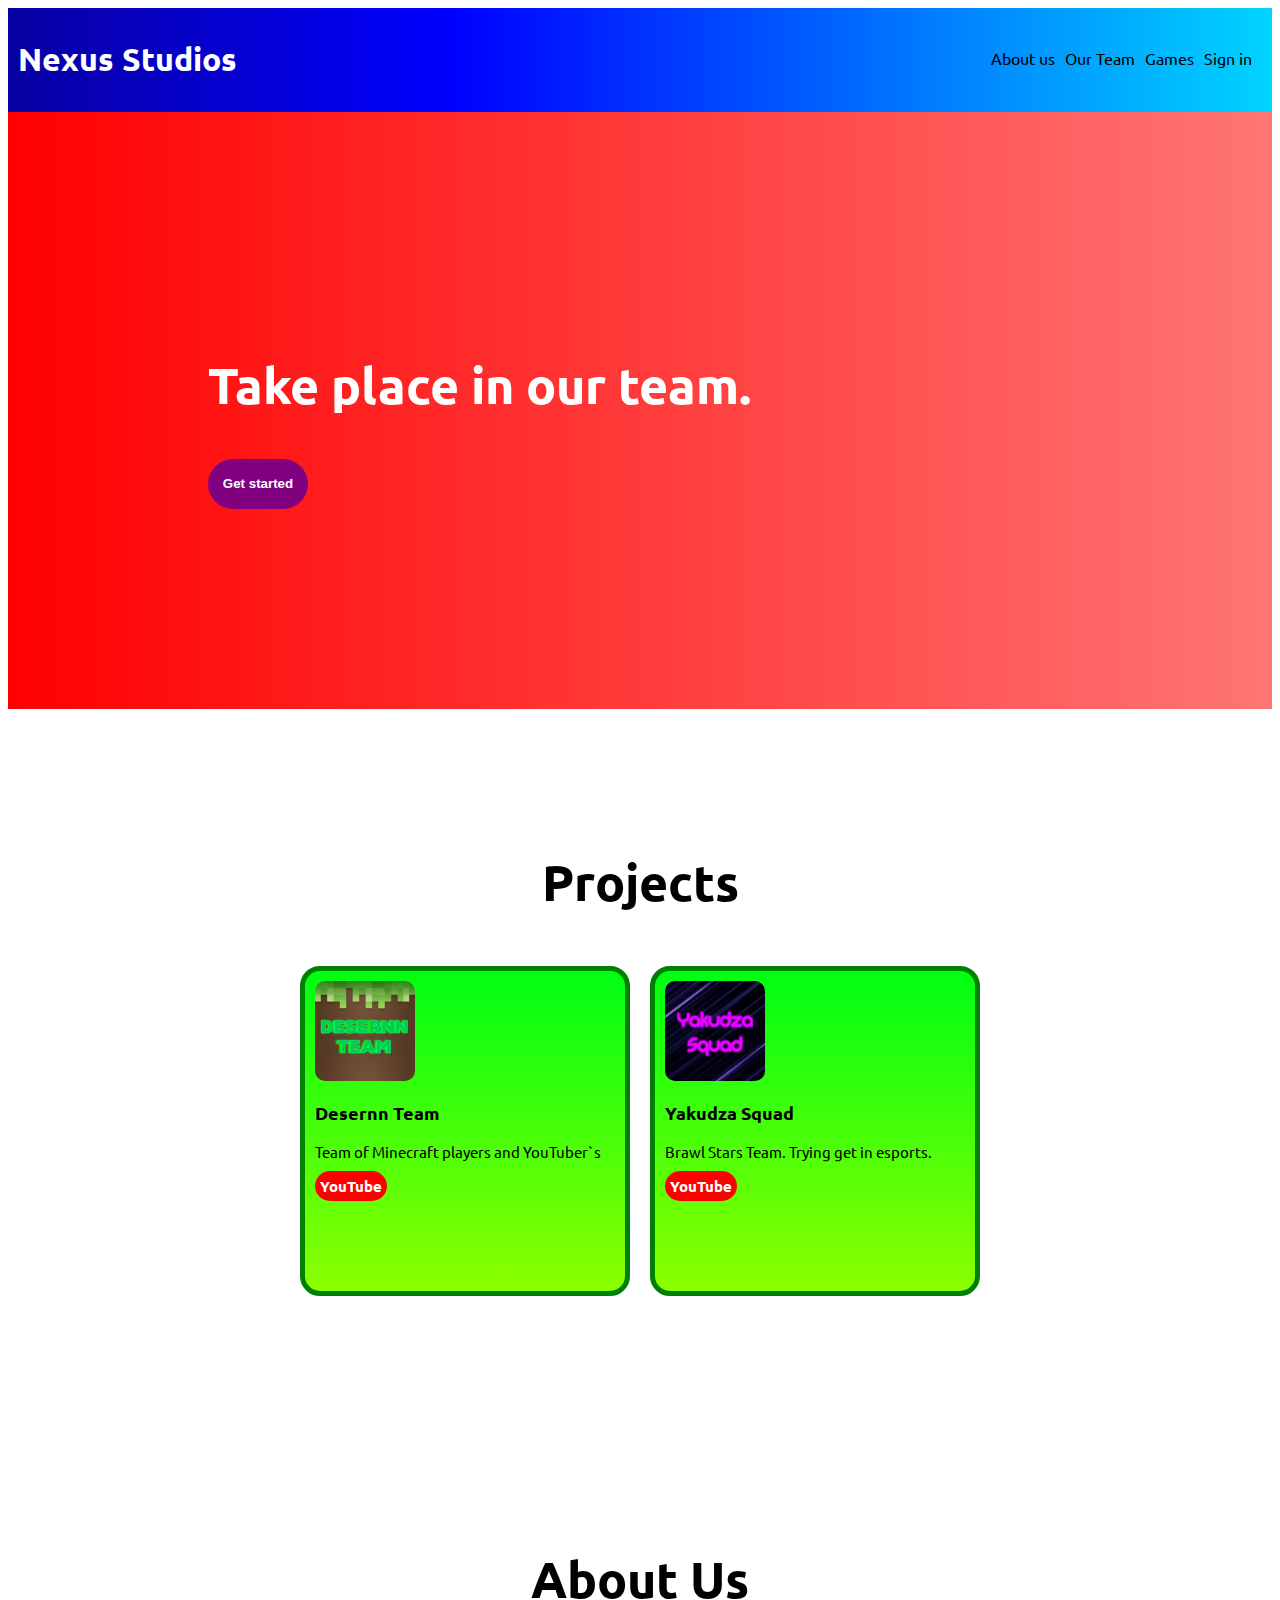
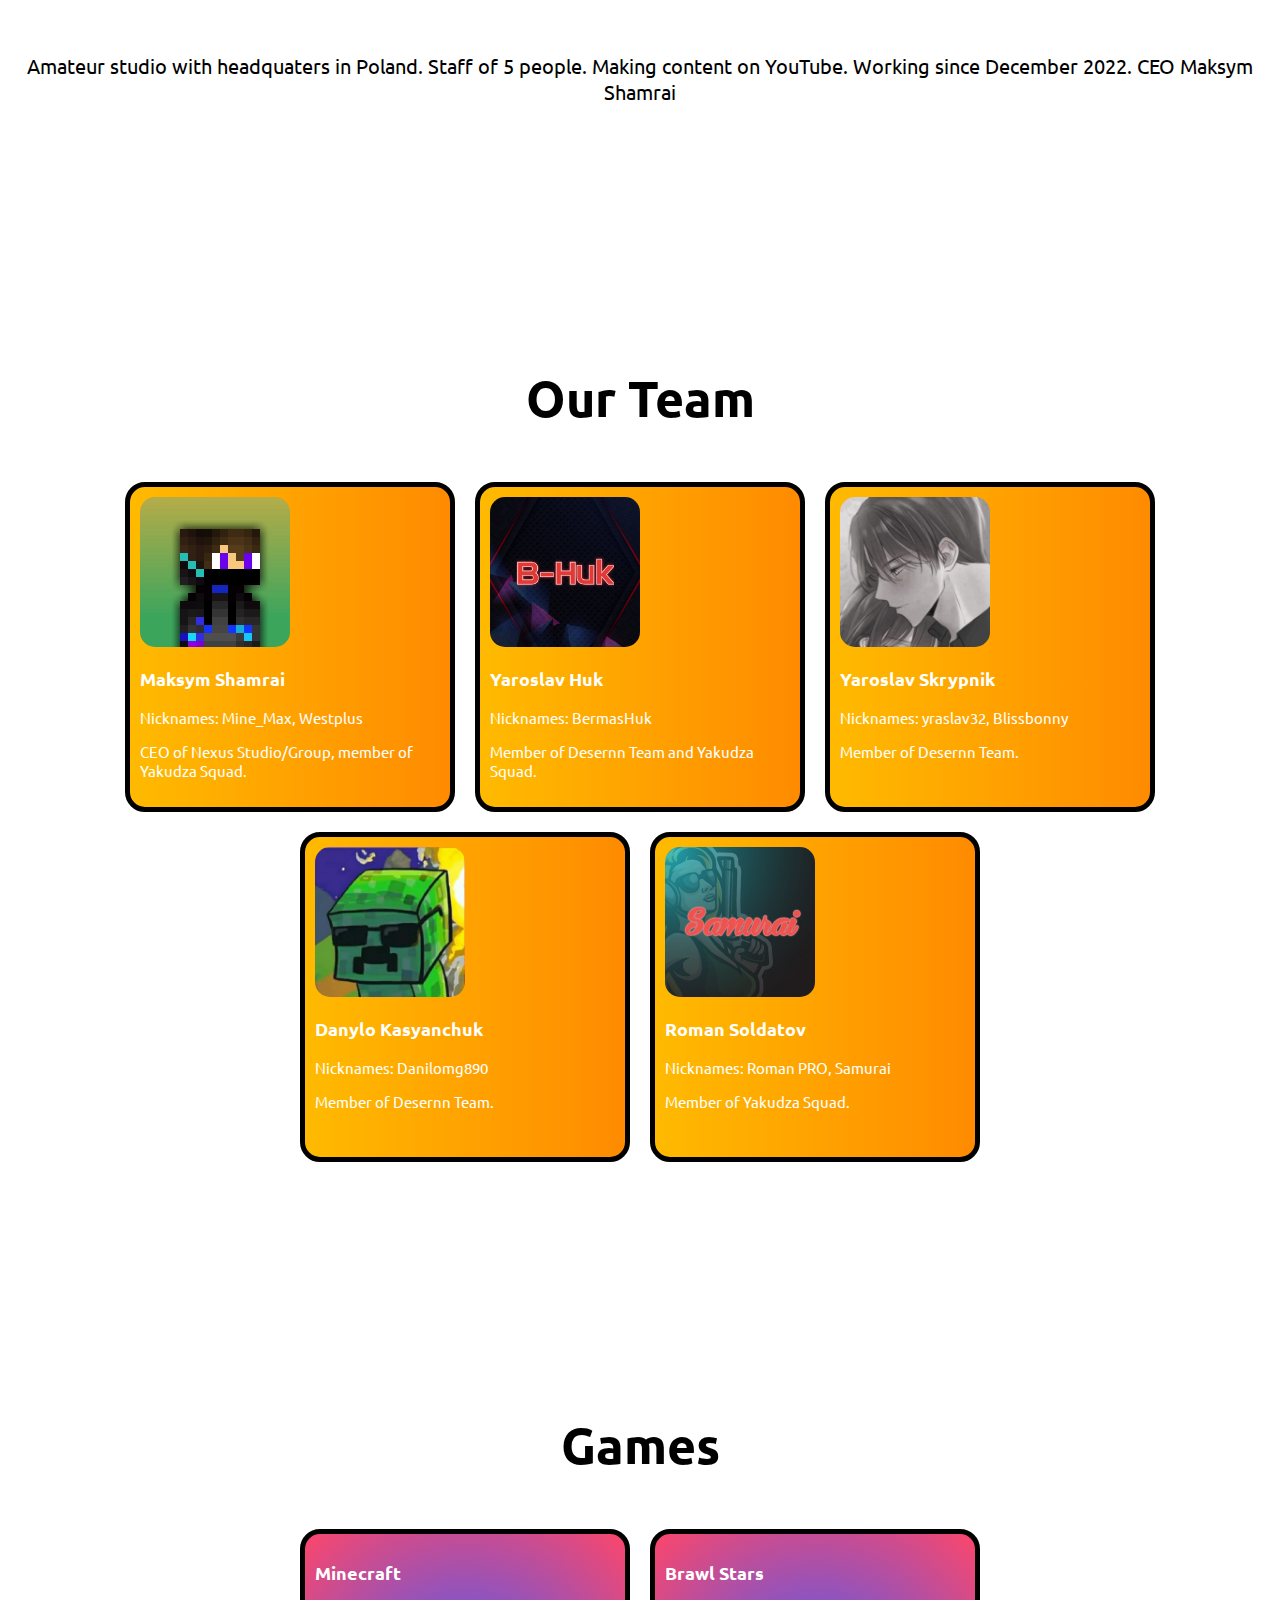
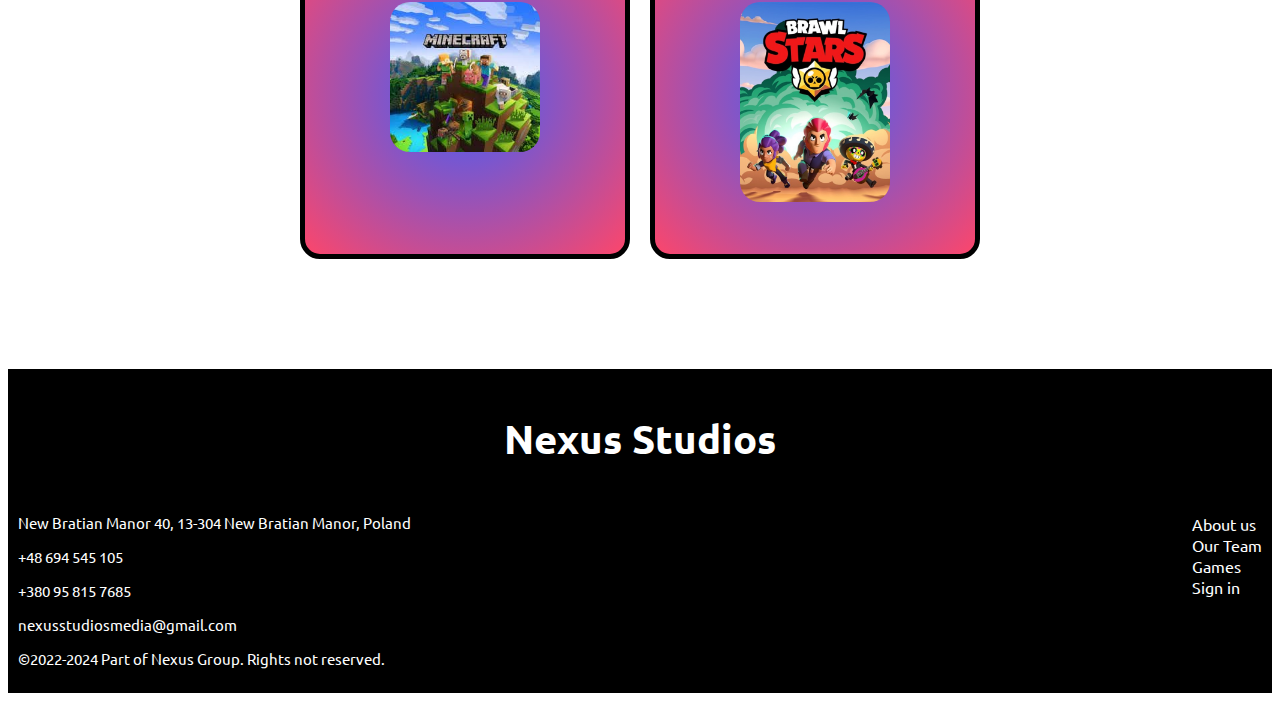
==== commit 98a9c92e: "v0.8" ====
--- a/index.html
+++ b/index.html
@@ -96,7 +96,7 @@
         <h2 class="footer-title">Nexus Studios</h2>
         <div class="footer-cards">
             <div class="footer-card">
-                <p class="footer-text">Adam Mickiewicz str. 16, 13-300 New Town of Lubawskie, Poland </p>
+                <p class="footer-text">New Bratian Manor 40, 13-304 New Bratian Manor, Poland </p>
                 <p class="footer-text">+48 694 545 105</p>
                 <p class="footer-text">+380 95 815 7685</p>
                 <p class="footer-text">nexusstudiosmedia@gmail.com</p>
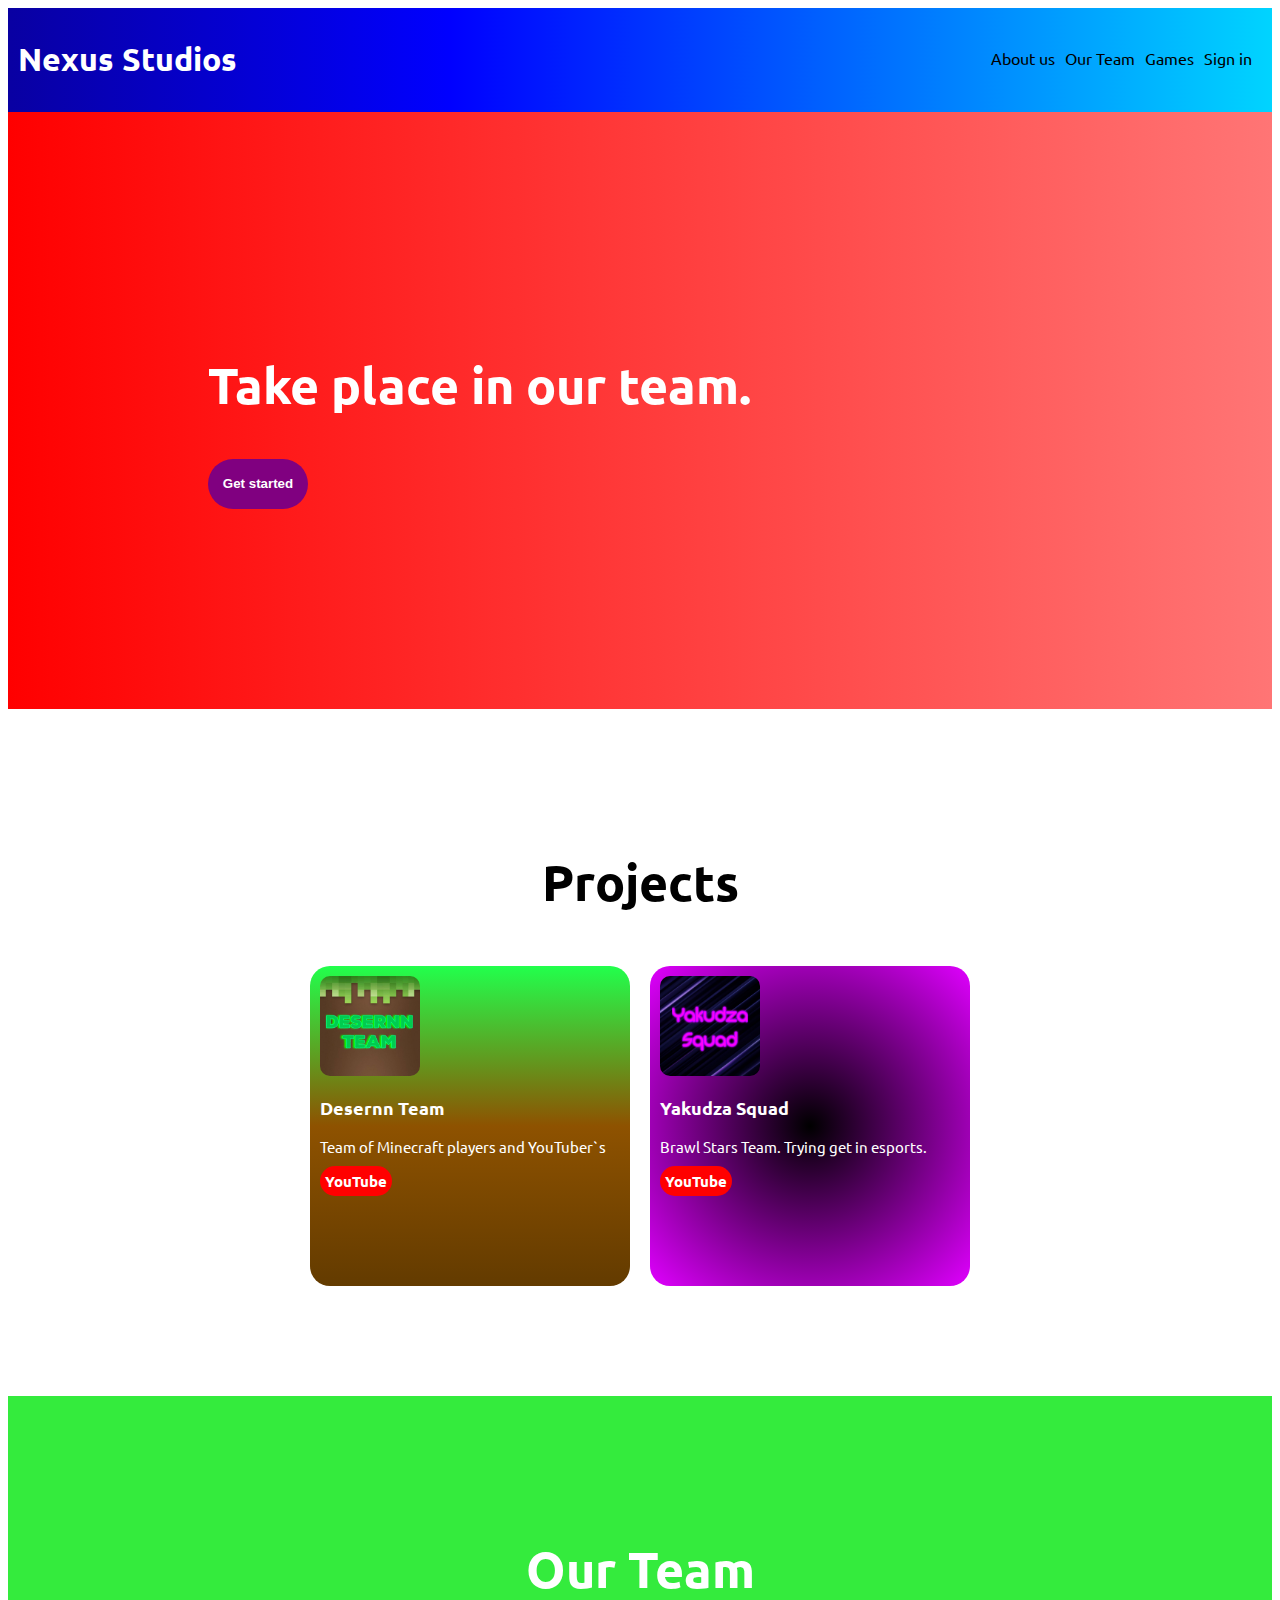
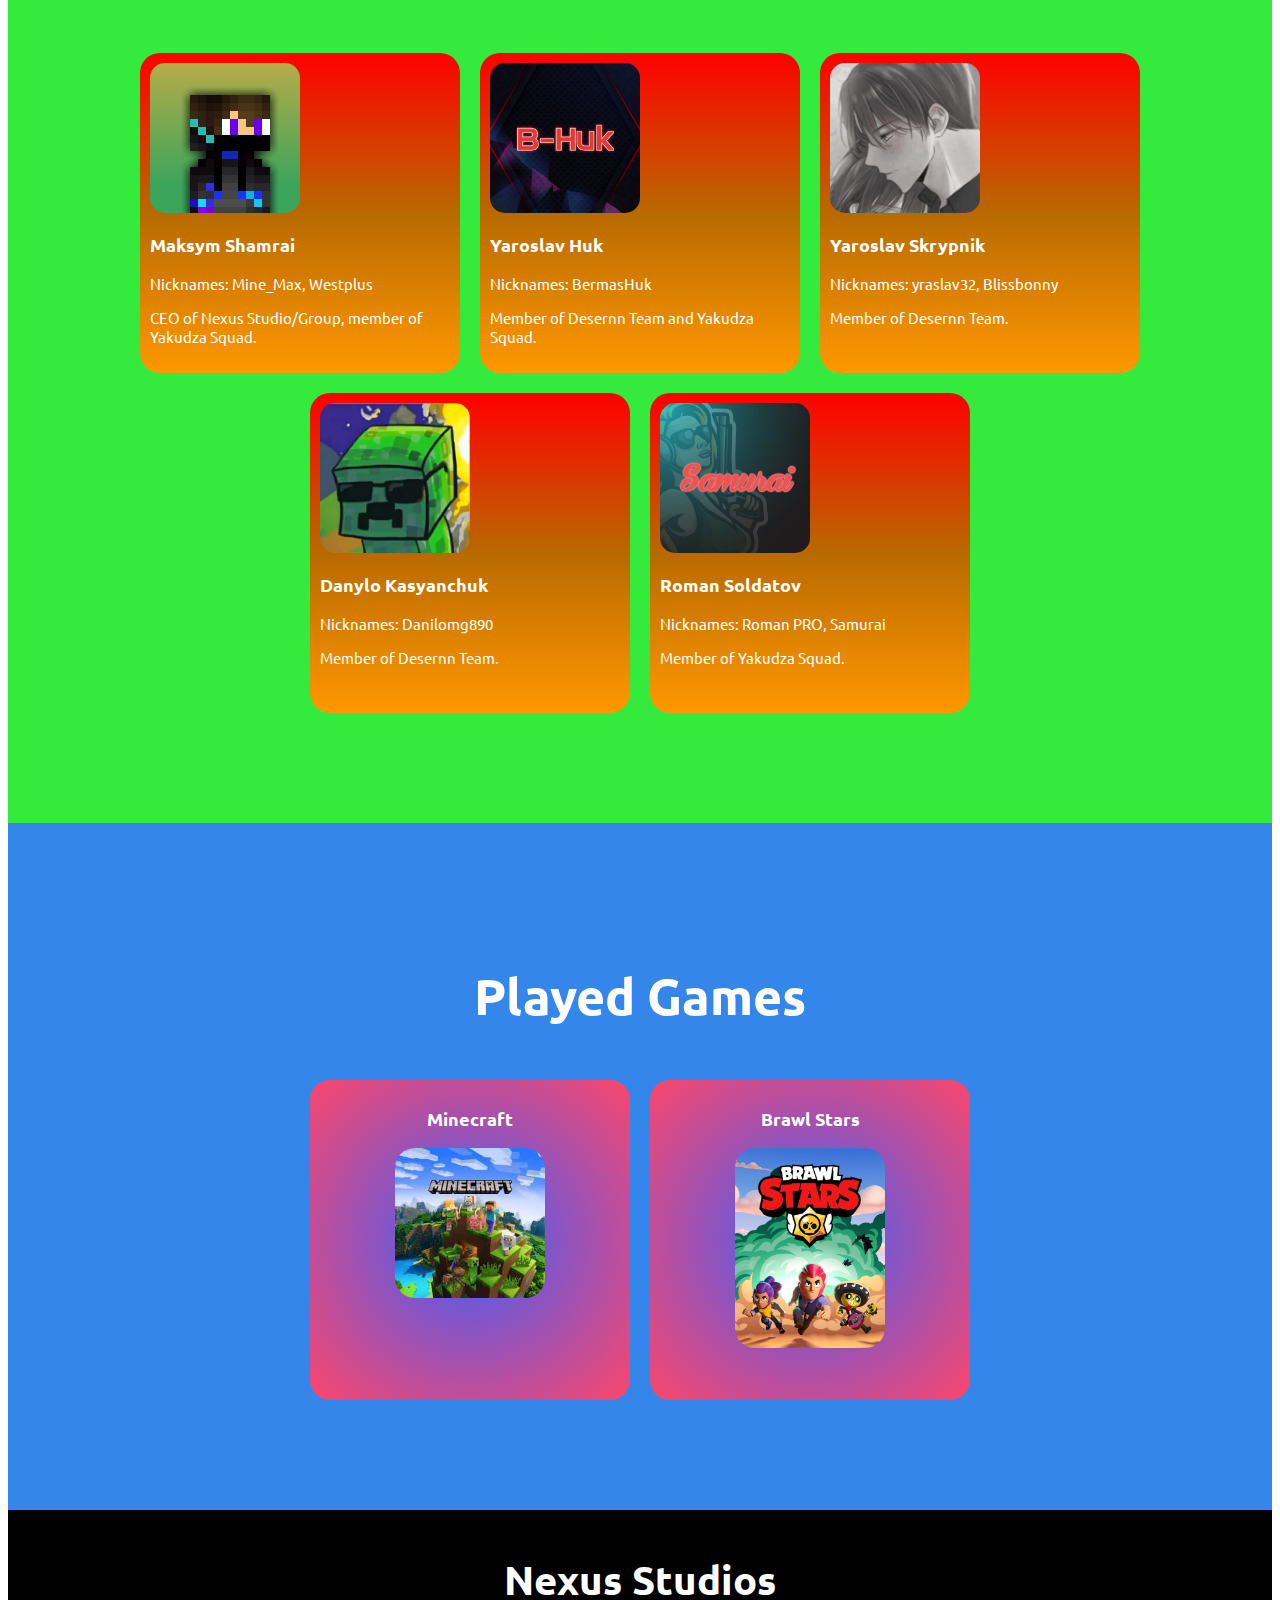
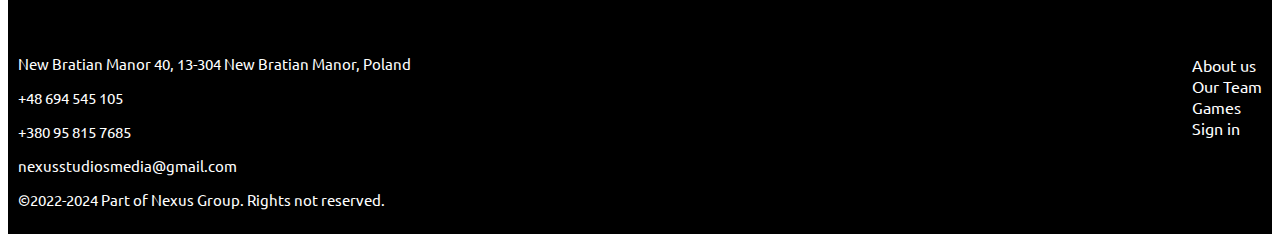
==== commit e0d86aec: "v0.10" ====
--- a/index.html
+++ b/index.html
@@ -10,7 +10,7 @@
     <header class="header">
         <h1 class="header-title">Nexus Studios</h1>
         <nav class="header-navigation">
-                <a class="header-navigation-link" href="">About us</a>
+                <a class="header-navigation-link" href="./aboutus.html">About us</a>
                 <a class="header-navigation-link" href="">Our Team</a>
                 <a class="header-navigation-link" href="">Games</a>
                 <a class="header-navigation-link" href="">Sign in</a>
@@ -19,29 +19,51 @@
     <main>
         <section class="invite">
             <h2 class="invite-title">Take place in our team.</h2>
-            <button class="invite-button" type="button">Get started</button>
+            <button class="invite-button" data-modal-open>Get started</button>
+            <div class="backdrop is-hidden" data-modal>
+                <div class="modal">
+                    <button class="button button1" data-modal-close>Close</button>
+                    <h3 class="modal-title"> Your contacts </h3>
+            <form action="" class="form">
+                <label for="">
+                    Name <br>
+                    <input type="text">
+                </label>
+                <label for="">
+                    Phone <br>
+                    <input type="tel">
+                </label>
+                <label for="">
+                    Email <br>
+                    <input type="email">
+                </label>
+                <textarea name="" id="" cols="30" rows="10"></textarea>
+                <div class="checkbox">
+                    <input type="checkbox">
+                    <p>I agree <a href="">Terms of Use.</a></p>
+                </div>
+                <button type="button" class="button button2">Send</button>
+            </form>
+                </div>
+            </div>
+            <script src="script.js"></script>
         </section>
         <section class="projects">
             <h2 class="projects-title">Projects</h2>
             <div class="projects-cards">
-                <div class="projects-card">
+                <div class="projects-card projects-card1">
                     <img class="projects-card-image" src="./images/photo_2024-02-01_10-53-35.jpg" alt="Desernn" width="100px" height="100px">
                     <h3 class="projects-card-title">Desernn Team</h3>
                     <p class="projects-card-text">Team of Minecraft players and YouTuber`s</p>
                     <a class="projects-card-link" href="https://www.youtube.com/@DesernnTeam">YouTube</a>
                 </div>
-                <div class="projects-card">
+                <div class="projects-card projects-card2">
                     <img class="projects-card-image" src="./images/photo_2023-11-28_18-37-54.jpg" alt="Yakudza" width="100px" height="100px">
                     <h3 class="projects-card-title">Yakudza Squad</h3>
                     <p class="projects-card-text">Brawl Stars Team. Trying get in esports.</p>
                     <a class="projects-card-link" href="https://www.youtube.com/@YakudzaSquad">YouTube</a>
                 </div>
             </div>
-        </section>
-        <section class="aboutus">
-            <h2 class=" aboutus-title">About Us</h2>
-            <p class="aboutus-text">Amateur studio with headquaters in Poland. Staff of 5 people. Making content on YouTube.
-                Working since December 2022. CEO Maksym Shamrai </p>
         </section>
         <section class="ourteam">
             <h2 class="ourteam-title">Our Team</h2>
@@ -79,7 +101,7 @@
             </div>
         </section>
         <section class="games">
-            <h2 class="games-title">Games</h2>
+            <h2 class="games-title">Played Games</h2>
             <div class="games-cards">
                 <div class="games-card">
                     <h3 class="games-card-title">Minecraft</h3>
@@ -110,8 +132,7 @@
                     <li><a class="footer-link" href="">Sign in</a></li>
                 </ul>
             </div>
-        </div>
-        
+        </div>  
     </footer>
 </body>
 </html>--- a/style.css
+++ b/style.css
@@ -49,6 +49,61 @@
 .invite-button:hover {
     background-color: orange;
 }
+.button {
+    width: 216px;
+    height: 50px;
+    background-color: cornflowerblue;
+    color: white;
+    border: 1px solid cornflowerblue;
+}
+.button1 {
+    margin-left: 140px;
+}
+.backdrop {
+    position: fixed;
+    width: 100%;
+    height: 100%;
+    top: 0;
+    left: 0;
+    background-color: rgb(0, 0, 0, 0,5);
+    opacity: 1;
+}
+.is-hidden {
+    opacity: 0;
+    pointer-events: none;
+}
+.modal {
+    position: absolute;
+    top: 50%;
+    left: 50%;
+    width: 500px;
+    height: 700px;
+    padding: 10px;
+    border-radius: 10px;
+    background-color: antiquewhite;
+    transform: translate(-50%, -50%);
+    font-family: 'Ubuntu', sans-serif;
+}
+.modal-title {
+    text-align: center;
+}
+.form {
+    display: flex;
+    flex-direction: column;
+}
+input {
+    margin: 5px;
+}
+textarea {
+    margin: 5px;
+}
+.checkbox {
+    display: flex;
+}
+.button2 {
+    margin-top: 75px;
+    margin-left: 140px;
+}
 .projects {
     padding-top: 100px;
     padding-bottom: 100px;
@@ -65,10 +120,7 @@
     justify-content: center;
 }
 .projects-card {
-    border: 5px solid green;
-    border-radius: 20px;
-    background: rgb(140,255,0);
-    background: linear-gradient(0deg, rgba(140,255,0,1) 0%, rgba(0,255,19,1) 100%); 
+    border-radius: 20px;
     font-family: 'Ubuntu', sans-serif;
     font-size: 15px;
     color: black;
@@ -77,6 +129,16 @@
     width: 300px;
     height: 300px;
 }
+.projects-card1 {
+    background: rgb(99,59,0);
+    background: linear-gradient(0deg, rgba(99,59,0,1) 0%, rgba(142,82,0,1) 50%, rgba(34,255,76,1) 100%); 
+    color: white;
+}
+.projects-card2 {
+    background: rgb(0,0,0);
+    background: radial-gradient(circle, rgba(0,0,0,1) 0%, rgba(224,0,255,1) 100%); 
+    color: white;
+}
 .projects-card-image {
     border-radius: 10px;
 }
@@ -91,10 +153,12 @@
     padding: 5px;
 }
 .aboutus {
-    padding-top: 100px;
-    padding-bottom: 100px;
-    padding-left: 10px;
-    padding-right: 10px;
+    padding-top: 200px;
+    padding-bottom: 200px;
+    padding-left: 10px;
+    padding-right: 10px;
+    background: rgb(228,167,16);
+    background: radial-gradient(circle, rgba(228,167,16,1) 0%, rgba(255,237,0,1) 100%); 
 }
 .aboutus-title {
     text-align: center;
@@ -111,11 +175,13 @@
     padding-bottom: 100px;
     padding-left: 10px;
     padding-right: 10px;
+    background-color: #34eb3d;
 }
 .ourteam-title {
     text-align: center;
     font-family: 'Ubuntu', sans-serif;
-    font-size: 50px; 
+    font-size: 50px;
+    color: white;
 }
 .ourteam-text {
     text-align: center;
@@ -128,10 +194,9 @@
     flex-wrap: wrap;
 }
 .ourteam-card {
-    border: 5px solid black;
-    border-radius: 20px;
-    background: rgb(255,186,0);
-    background: linear-gradient(90deg, rgba(255,186,0,1) 0%, rgba(255,139,0,1) 100%); 
+    border-radius: 20px;
+    background: rgb(255,152,0);
+    background: linear-gradient(0deg, rgba(255,152,0,1) 0%, rgba(184,106,0,1) 50%, rgba(255,0,0,1) 100%); 
     font-family: 'Ubuntu', sans-serif;
     font-size: 15px;
     color: white;
@@ -142,27 +207,30 @@
 }
 .ourteam-card-image {
     border-radius: 15px;
+    position: relative;
 }
 .games {
     padding-top: 100px;
     padding-bottom: 100px;
     padding-left: 10px;
     padding-right: 10px;
+    background-color: #3486eb;
 }
 .games-title {
     text-align: center;
     font-family: 'Ubuntu', sans-serif;
     font-size: 50px;
+    color: white;
 }
 .games-cards {
     display: flex;
     justify-content: center;
 }
 .games-card {
-    border: 5px solid black;
     border-radius: 20px;
     background: rgb(63,94,251);
     background: radial-gradient(circle, rgba(63,94,251,1) 0%, rgba(252,70,107,1) 100%); 
+    text-align: center;
     font-family: 'Ubuntu', sans-serif;
     font-size: 15px;
     color: white;
@@ -173,7 +241,7 @@
 }
 .games-card-image {
     border-radius: 20px;
-    margin-left: 75px;
+    position: relative;
 }
 .footer {
     padding: 10px;
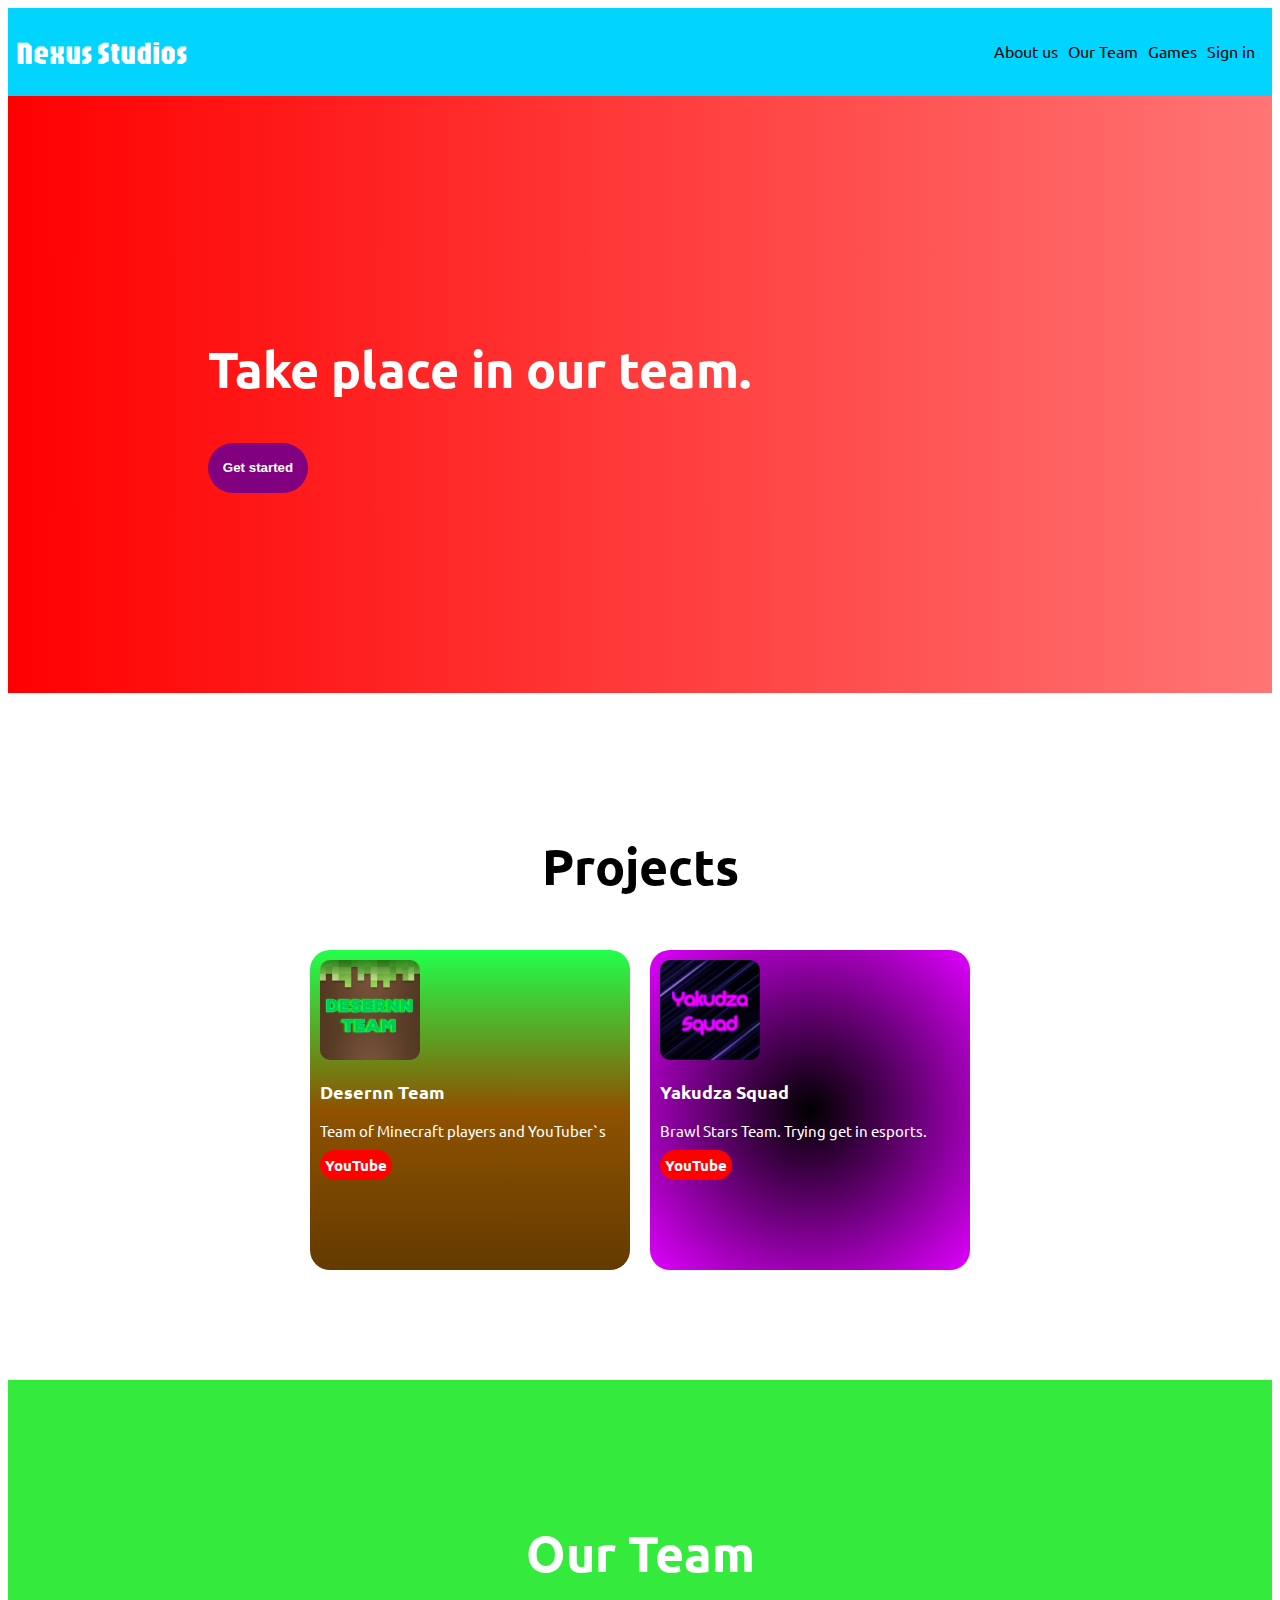
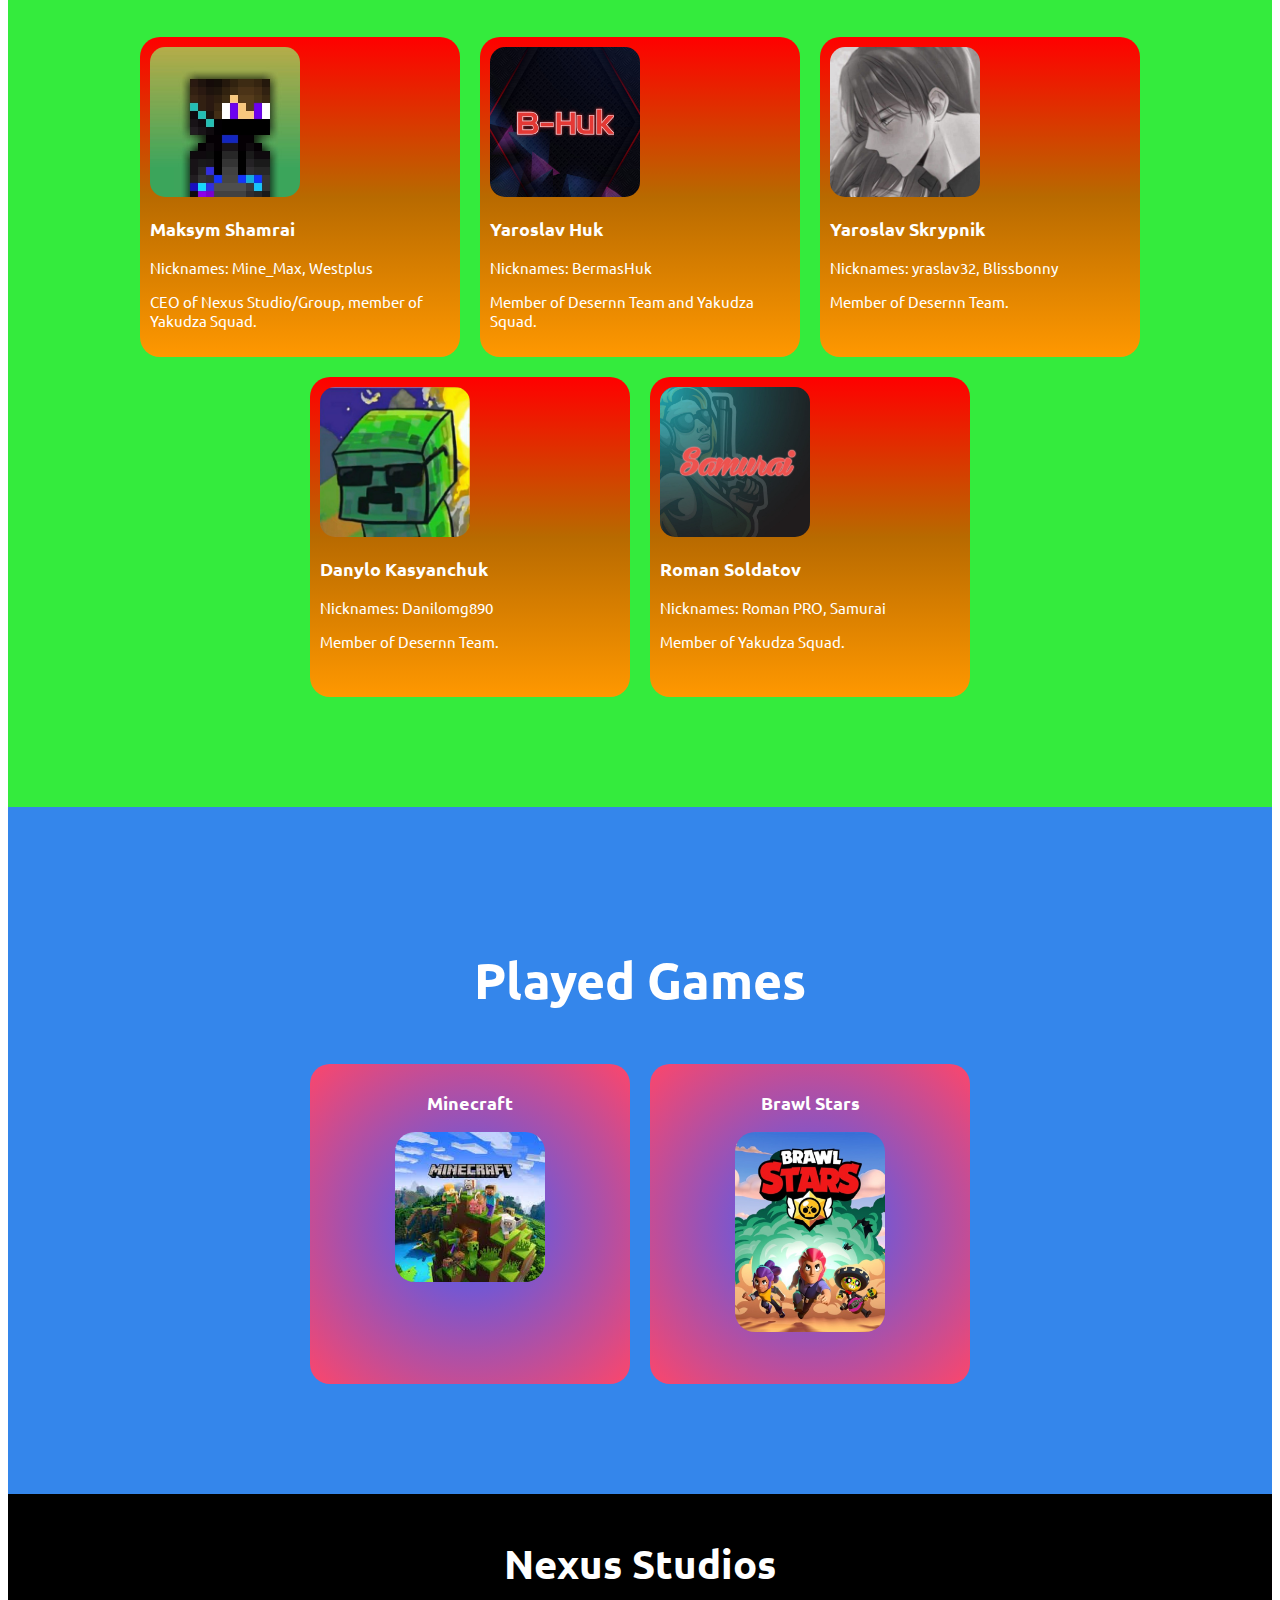
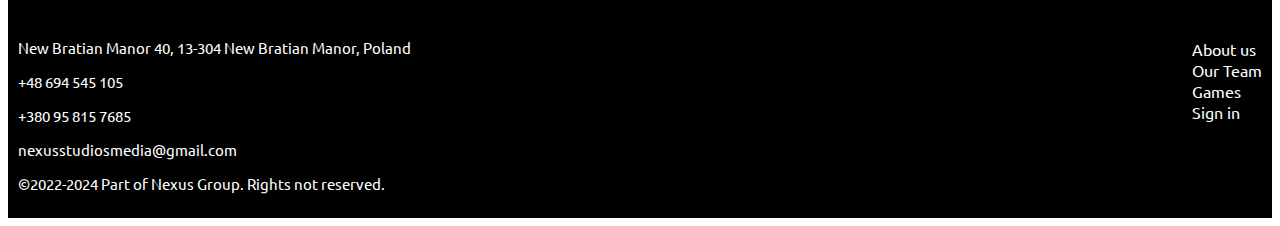
==== commit 9b8e1c8f: "v0.11" ====
--- a/index.html
+++ b/index.html
@@ -126,7 +126,7 @@
             </div>
             <div class="footer-card">
                 <ul class="footer-list">
-                    <li><a class="footer-link" href="">About us</a></li>
+                    <li><a class="footer-link" href="./aboutus.html">About us</a></li>
                     <li><a class="footer-link" href="">Our Team</a></li>
                     <li><a class="footer-link" href="">Games</a></li>
                     <li><a class="footer-link" href="">Sign in</a></li>
--- a/style.css
+++ b/style.css
@@ -1,19 +1,22 @@
 @import url('https://fonts.googleapis.com/css2?family=Ubuntu:ital,wght@0,300;0,400;0,500;0,700;1,300;1,400;1,500;1,700&display=swap');
+@import url('https://fonts.googleapis.com/css2?family=Jaro:opsz@6..72&display=swap');
 .header {
-    background: rgb(9,0,162);
-    background: linear-gradient(90deg, rgba(9,0,162,1) 0%, rgba(0,0,255,1) 35%, rgba(0,212,255,1) 100%);
-    font-family: 'Ubuntu', sans-serif;
+    background-color: rgba(0,212,255,1);
     display: flex;
     justify-content: space-between;
-    padding: 10px;
+    padding: 2.5px;
 }
 .header-title {
+    font-family: 'Jaro', sans-serif;
     color: white;
     font-weight: boldsty;
+    margin-left: 5px;
 }
 .header-navigation {
     display: flex;
     justify-content: center;
+    font-family: 'Ubuntu', sans-serif;
+    margin-right: 5px;
 }
 .header-navigation-link {
     text-decoration: none;
